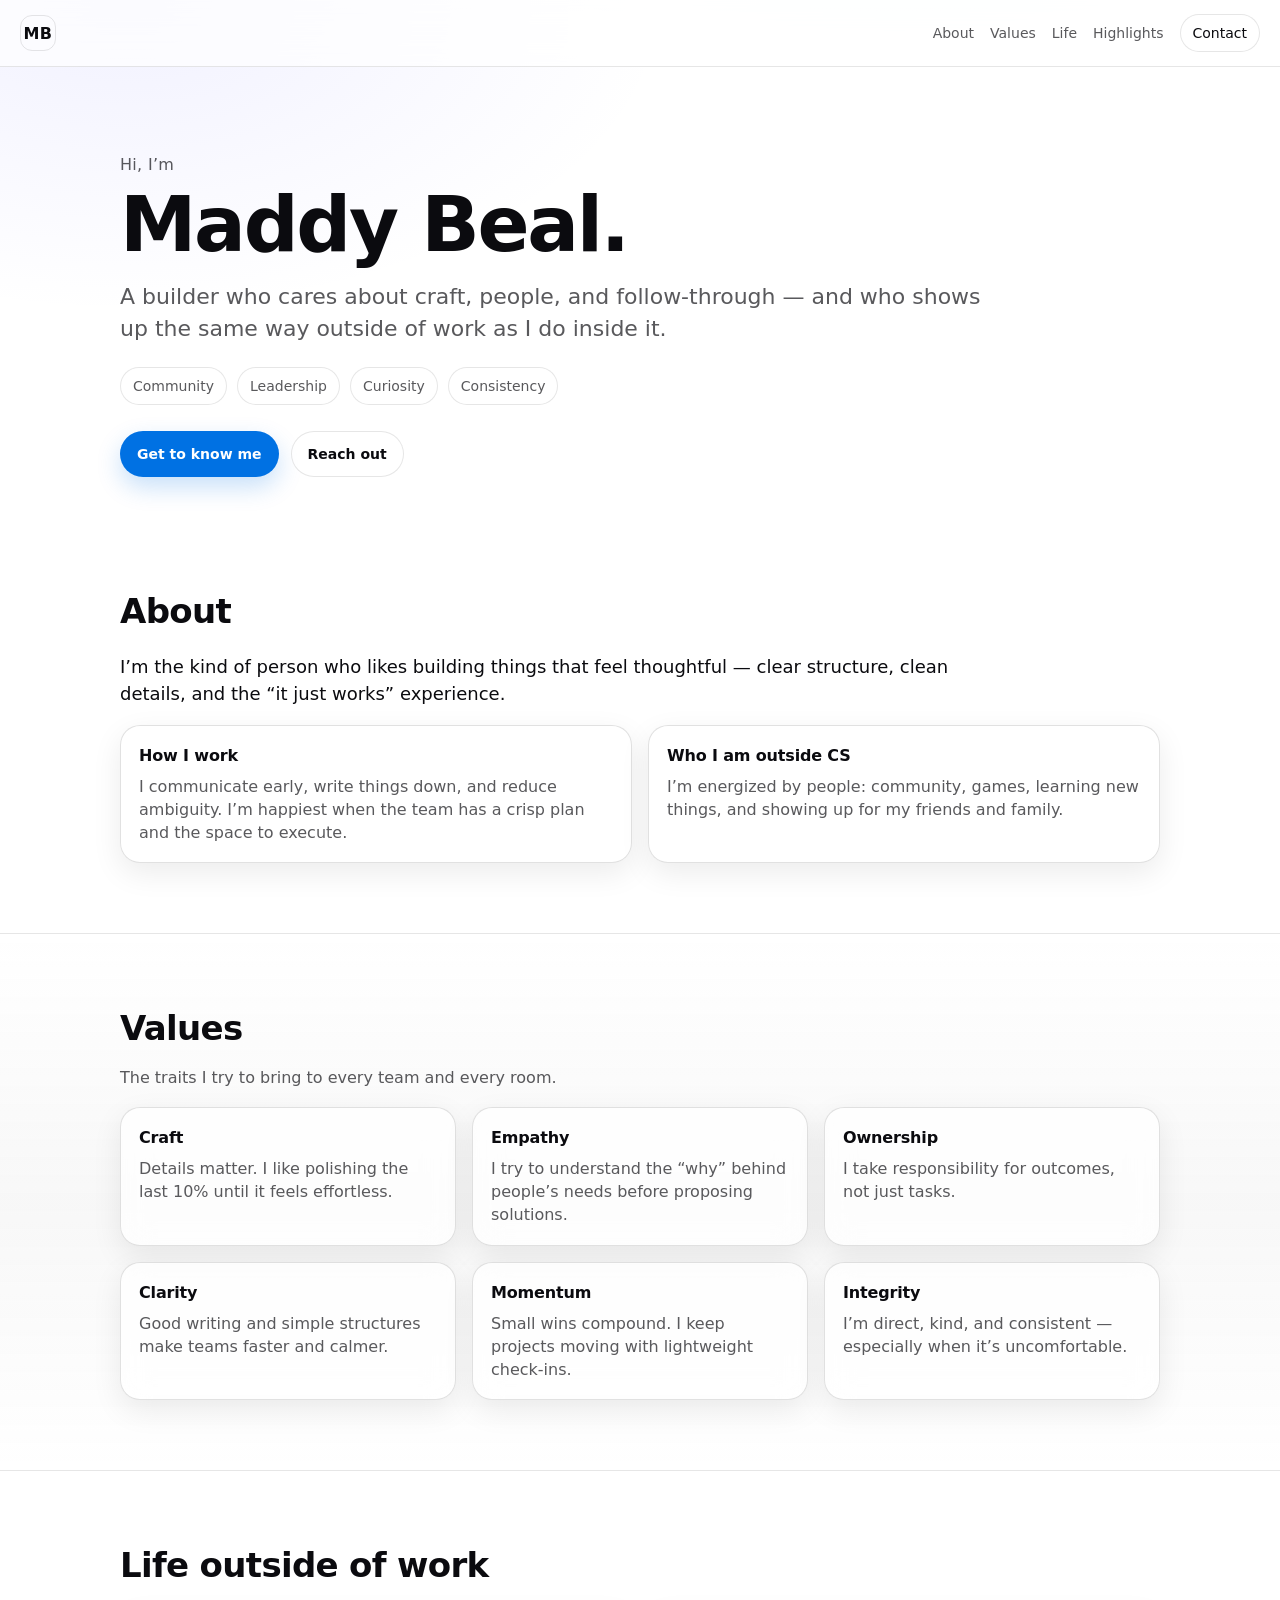
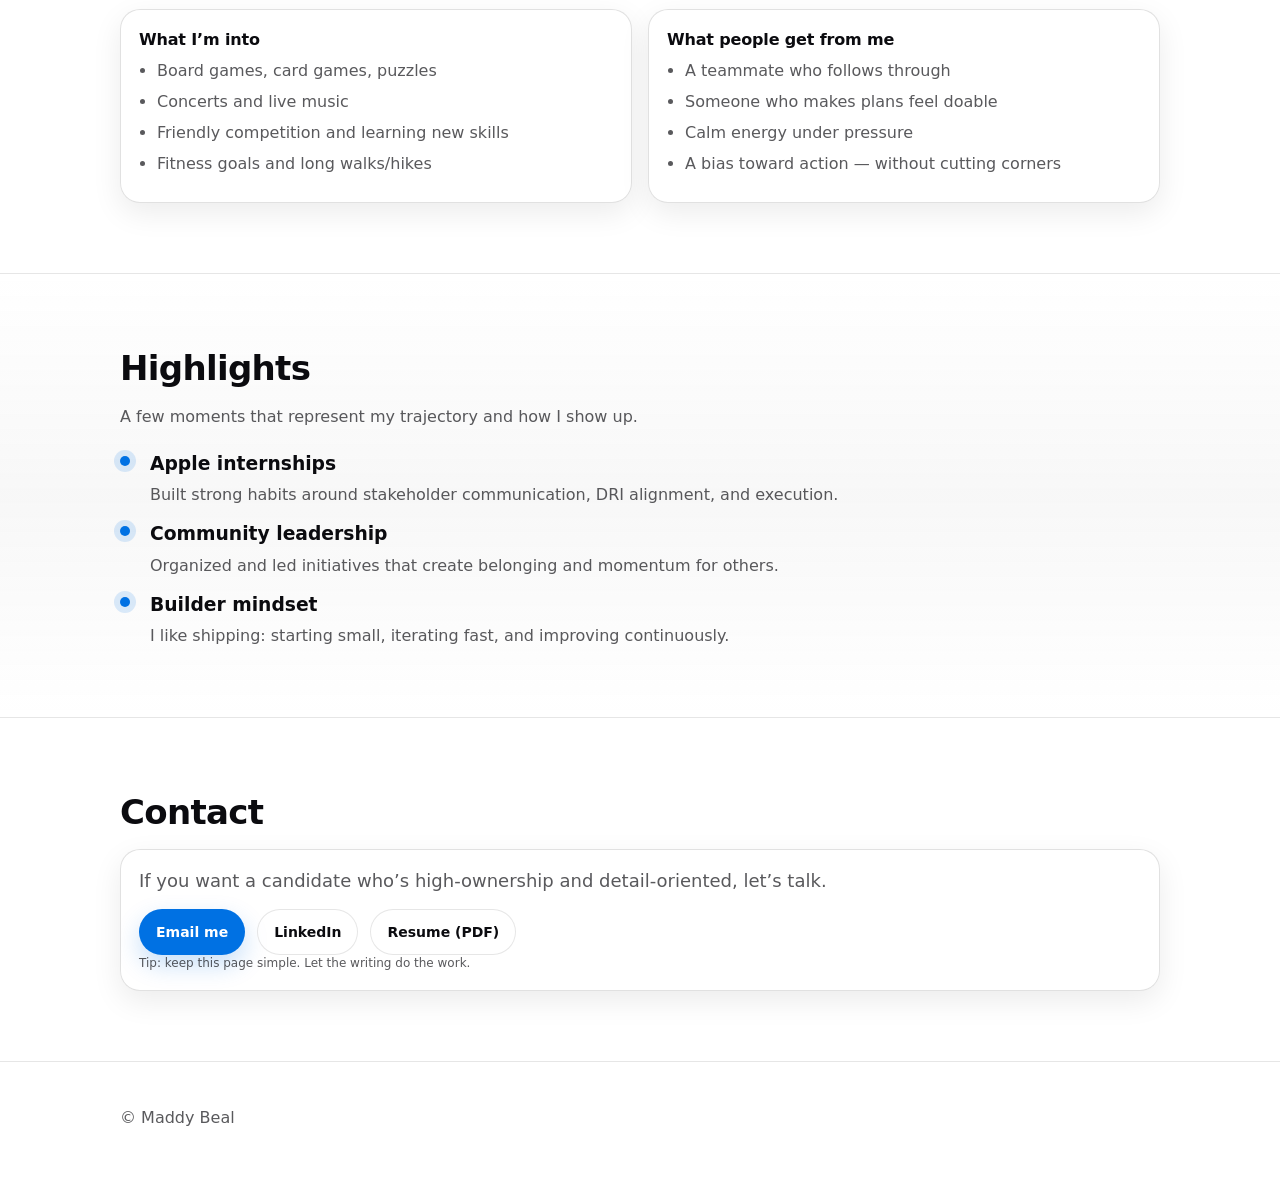
==== index.html @ e6de72b2 "Add files via upload" ====
<!doctype html>
<html lang="en">
<head>
  <meta charset="utf-8" />
  <meta name="viewport" content="width=device-width,initial-scale=1" />
  <title>Maddy Beal</title>
  <meta name="description" content="Maddy Beal — builder, teammate, and human outside of computer science." />
  <meta name="color-scheme" content="light dark" />
  <link rel="stylesheet" href="styles.css" />
</head>

<body>
  <header class="nav">
    <a class="brand" href="#top" aria-label="Home">MB</a>
    <nav class="links">
      <a href="#about">About</a>
      <a href="#values">Values</a>
      <a href="#life">Life</a>
      <a href="#highlights">Highlights</a>
      <a class="cta" href="#contact">Contact</a>
    </nav>
  </header>

  <main id="top">
    <section class="hero">
      <div class="container">
        <p class="eyebrow">Hi, I’m</p>
        <h1 class="headline">Maddy Beal.</h1>
        <p class="subhead">
          A builder who cares about craft, people, and follow-through —
          and who shows up the same way outside of work as I do inside it.
        </p>

        <div class="pillrow" role="list">
          <span class="pill" role="listitem">Community</span>
          <span class="pill" role="listitem">Leadership</span>
          <span class="pill" role="listitem">Curiosity</span>
          <span class="pill" role="listitem">Consistency</span>
        </div>

        <div class="actions">
          <a class="button primary" href="#about">Get to know me</a>
          <a class="button" href="#contact">Reach out</a>
        </div>
      </div>
    </section>

    <section id="about" class="section">
      <div class="container">
        <h2>About</h2>
        <p class="lead">
          I’m the kind of person who likes building things that feel thoughtful —
          clear structure, clean details, and the “it just works” experience.
        </p>
        <div class="grid two">
          <div class="card">
            <h3>How I work</h3>
            <p>
              I communicate early, write things down, and reduce ambiguity.
              I’m happiest when the team has a crisp plan and the space to execute.
            </p>
          </div>
          <div class="card">
            <h3>Who I am outside CS</h3>
            <p>
              I’m energized by people: community, games, learning new things,
              and showing up for my friends and family.
            </p>
          </div>
        </div>
      </div>
    </section>

    <section id="values" class="section alt">
      <div class="container">
        <h2>Values</h2>
        <p class="muted">The traits I try to bring to every team and every room.</p>

        <div class="grid three">
          <div class="card">
            <h3>Craft</h3>
            <p>Details matter. I like polishing the last 10% until it feels effortless.</p>
          </div>
          <div class="card">
            <h3>Empathy</h3>
            <p>I try to understand the “why” behind people’s needs before proposing solutions.</p>
          </div>
          <div class="card">
            <h3>Ownership</h3>
            <p>I take responsibility for outcomes, not just tasks.</p>
          </div>
          <div class="card">
            <h3>Clarity</h3>
            <p>Good writing and simple structures make teams faster and calmer.</p>
          </div>
          <div class="card">
            <h3>Momentum</h3>
            <p>Small wins compound. I keep projects moving with lightweight check-ins.</p>
          </div>
          <div class="card">
            <h3>Integrity</h3>
            <p>I’m direct, kind, and consistent — especially when it’s uncomfortable.</p>
          </div>
        </div>
      </div>
    </section>

    <section id="life" class="section">
      <div class="container">
        <h2>Life outside of work</h2>

        <div class="grid two">
          <div class="card">
            <h3>What I’m into</h3>
            <ul class="list">
              <li>Board games, card games, puzzles</li>
              <li>Concerts and live music</li>
              <li>Friendly competition and learning new skills</li>
              <li>Fitness goals and long walks/hikes</li>
            </ul>
          </div>

          <div class="card">
            <h3>What people get from me</h3>
            <ul class="list">
              <li>A teammate who follows through</li>
              <li>Someone who makes plans feel doable</li>
              <li>Calm energy under pressure</li>
              <li>A bias toward action — without cutting corners</li>
            </ul>
          </div>
        </div>
      </div>
    </section>

    <section id="highlights" class="section alt">
      <div class="container">
        <h2>Highlights</h2>
        <p class="muted">A few moments that represent my trajectory and how I show up.</p>

        <div class="timeline">
          <div class="titem">
            <div class="dot" aria-hidden="true"></div>
            <div class="tcontent">
              <h3>Apple internships</h3>
              <p>Built strong habits around stakeholder communication, DRI alignment, and execution.</p>
            </div>
          </div>

          <div class="titem">
            <div class="dot" aria-hidden="true"></div>
            <div class="tcontent">
              <h3>Community leadership</h3>
              <p>Organized and led initiatives that create belonging and momentum for others.</p>
            </div>
          </div>

          <div class="titem">
            <div class="dot" aria-hidden="true"></div>
            <div class="tcontent">
              <h3>Builder mindset</h3>
              <p>I like shipping: starting small, iterating fast, and improving continuously.</p>
            </div>
          </div>
        </div>
      </div>
    </section>

    <section id="contact" class="section">
      <div class="container">
        <h2>Contact</h2>
        <div class="card contact">
          <p class="lead">If you want a candidate who’s high-ownership and detail-oriented, let’s talk.</p>
          <div class="contactRow">
            <a class="button primary" href="mailto:your.email@example.com">Email me</a>
            <a class="button" href="https://www.linkedin.com/in/YOURHANDLE" target="_blank" rel="noreferrer">LinkedIn</a>
            <a class="button" href="resume.pdf" target="_blank" rel="noreferrer">Resume (PDF)</a>
          </div>
          <p class="fineprint">Tip: keep this page simple. Let the writing do the work.</p>
        </div>
      </div>
    </section>

    <footer class="footer">
      <div class="container">
        <p>© <span id="year"></span> Maddy Beal</p>
      </div>
    </footer>
  </main>

  <script src="script.js"></script>
</body>
</html>
---- styles.css ----
/* Apple-ish defaults: system font, big type, lots of space, subtle materials */
:root{
  --bg: #ffffff;
  --text: #0b0b0f;
  --muted: rgba(11,11,15,.68);
  --hairline: rgba(11,11,15,.10);
  --card: rgba(255,255,255,.72);
  --cardBorder: rgba(11,11,15,.12);
  --shadow: 0 10px 30px rgba(0,0,0,.08);
  --radius: 20px;
  --max: 1040px;
  --accent: #0071e3; /* Apple-ish blue */
}

@media (prefers-color-scheme: dark){
  :root{
    --bg: #000000;
    --text: #f5f5f7;
    --muted: rgba(245,245,247,.68);
    --hairline: rgba(245,245,247,.12);
    --card: rgba(20,20,22,.72);
    --cardBorder: rgba(245,245,247,.14);
    --shadow: 0 12px 34px rgba(0,0,0,.55);
    --accent: #0a84ff;
  }
}

*{box-sizing:border-box}
html{scroll-behavior:smooth}
body{
  margin:0;
  background:
    radial-gradient(1200px 600px at 70% -10%, rgba(0,113,227,.12), transparent 55%),
    radial-gradient(900px 520px at 10% 0%, rgba(120,120,255,.10), transparent 60%),
    var(--bg);
  color:var(--text);
  font-family: -apple-system, BlinkMacSystemFont, "SF Pro Display", "SF Pro Text", system-ui, Segoe UI, Roboto, Helvetica, Arial, sans-serif;
  line-height:1.45;
}

a{color:inherit; text-decoration:none}
a:hover{opacity:.92}

.container{
  width:min(var(--max), calc(100% - 40px));
  margin:0 auto;
}

.nav{
  position:sticky; top:0; z-index:50;
  backdrop-filter: saturate(160%) blur(18px);
  -webkit-backdrop-filter: saturate(160%) blur(18px);
  background: rgba(255,255,255,.70);
  border-bottom: 1px solid var(--hairline);
  display:flex; align-items:center; justify-content:space-between;
  padding:14px 20px;
}
@media (prefers-color-scheme: dark){
  .nav{ background: rgba(0,0,0,.62); }
}

.brand{
  width:36px; height:36px;
  border-radius:12px;
  display:grid; place-items:center;
  border:1px solid var(--hairline);
  font-weight:600;
  letter-spacing:.02em;
}

.links{display:flex; gap:16px; align-items:center}
.links a{font-size:14px; color:var(--muted)}
.links a:hover{color:var(--text)}

.cta{
  padding:8px 12px;
  border:1px solid var(--hairline);
  border-radius:999px;
  color:var(--text) !important;
  background: rgba(255,255,255,.55);
}
@media (prefers-color-scheme: dark){
  .cta{ background: rgba(20,20,22,.55); }
}

.hero{
  padding:86px 0 40px;
}
.eyebrow{
  margin:0 0 10px;
  color:var(--muted);
  font-weight:500;
  letter-spacing:.02em;
}
.headline{
  margin:0;
  font-size: clamp(44px, 6vw, 84px);
  letter-spacing: -0.03em;
  line-height:1.02;
}
.subhead{
  margin:16px 0 0;
  font-size: clamp(18px, 2vw, 22px);
  color:var(--muted);
  max-width: 62ch;
}

.pillrow{
  display:flex; flex-wrap:wrap; gap:10px;
  margin:22px 0 0;
}
.pill{
  border:1px solid var(--hairline);
  border-radius:999px;
  padding:8px 12px;
  font-size:14px;
  color:var(--muted);
  background: rgba(255,255,255,.55);
}
@media (prefers-color-scheme: dark){
  .pill{ background: rgba(20,20,22,.55); }
}

.actions{display:flex; gap:12px; margin-top:26px; flex-wrap:wrap}

.button{
  display:inline-flex; align-items:center; justify-content:center;
  padding:12px 16px;
  border-radius:999px;
  border:1px solid var(--hairline);
  background: rgba(255,255,255,.60);
  font-weight:600;
  font-size:14px;
}
@media (prefers-color-scheme: dark){
  .button{ background: rgba(20,20,22,.60); }
}
.button.primary{
  background: var(--accent);
  border-color: transparent;
  color: white;
  box-shadow: 0 10px 24px rgba(0,113,227,.22);
}

.section{padding:70px 0}
.section.alt{
  background: linear-gradient(to bottom, transparent, rgba(127,127,127,.06), transparent);
  border-top: 1px solid var(--hairline);
  border-bottom: 1px solid var(--hairline);
}

h2{
  margin:0 0 12px;
  font-size: clamp(26px, 3vw, 34px);
  letter-spacing:-0.02em;
}
.lead{font-size:18px; max-width:75ch}
.muted{color:var(--muted); margin-top:0}

.grid{display:grid; gap:16px; margin-top:18px}
.grid.two{grid-template-columns: repeat(2, minmax(0,1fr))}
.grid.three{grid-template-columns: repeat(3, minmax(0,1fr))}
@media (max-width: 860px){
  .grid.two, .grid.three{grid-template-columns:1fr}
  .links{gap:12px}
}

.card{
  border-radius: var(--radius);
  border: 1px solid var(--cardBorder);
  background: var(--card);
  box-shadow: var(--shadow);
  padding:18px 18px;
  backdrop-filter: saturate(150%) blur(14px);
  -webkit-backdrop-filter: saturate(150%) blur(14px);
}

.card h3{
  margin:0 0 8px;
  font-size:16px;
  letter-spacing:-0.01em;
}
.card p{margin:0; color:var(--muted)}

.list{
  margin:0; padding-left:18px; color:var(--muted);
}
.list li{margin:8px 0}

.timeline{margin-top:22px; display:grid; gap:14px}
.titem{display:grid; grid-template-columns: 16px 1fr; gap:14px; align-items:flex-start}
.dot{
  margin-top:6px;
  width:10px; height:10px;
  border-radius:999px;
  background: var(--accent);
  box-shadow: 0 0 0 6px rgba(0,113,227,.14);
}
@media (prefers-color-scheme: dark){
  .dot{ box-shadow: 0 0 0 6px rgba(10,132,255,.16); }
}
.tcontent h3{margin:0 0 6px}
.tcontent p{margin:0; color:var(--muted)}

.contact .contactRow{display:flex; gap:12px; flex-wrap:wrap; margin-top:14px}
.fineprint{margin-top:14px; color:var(--muted); font-size:12px}

.footer{
  padding:28px 0 44px;
  color:var(--muted);
  border-top:1px solid var(--hairline);
}
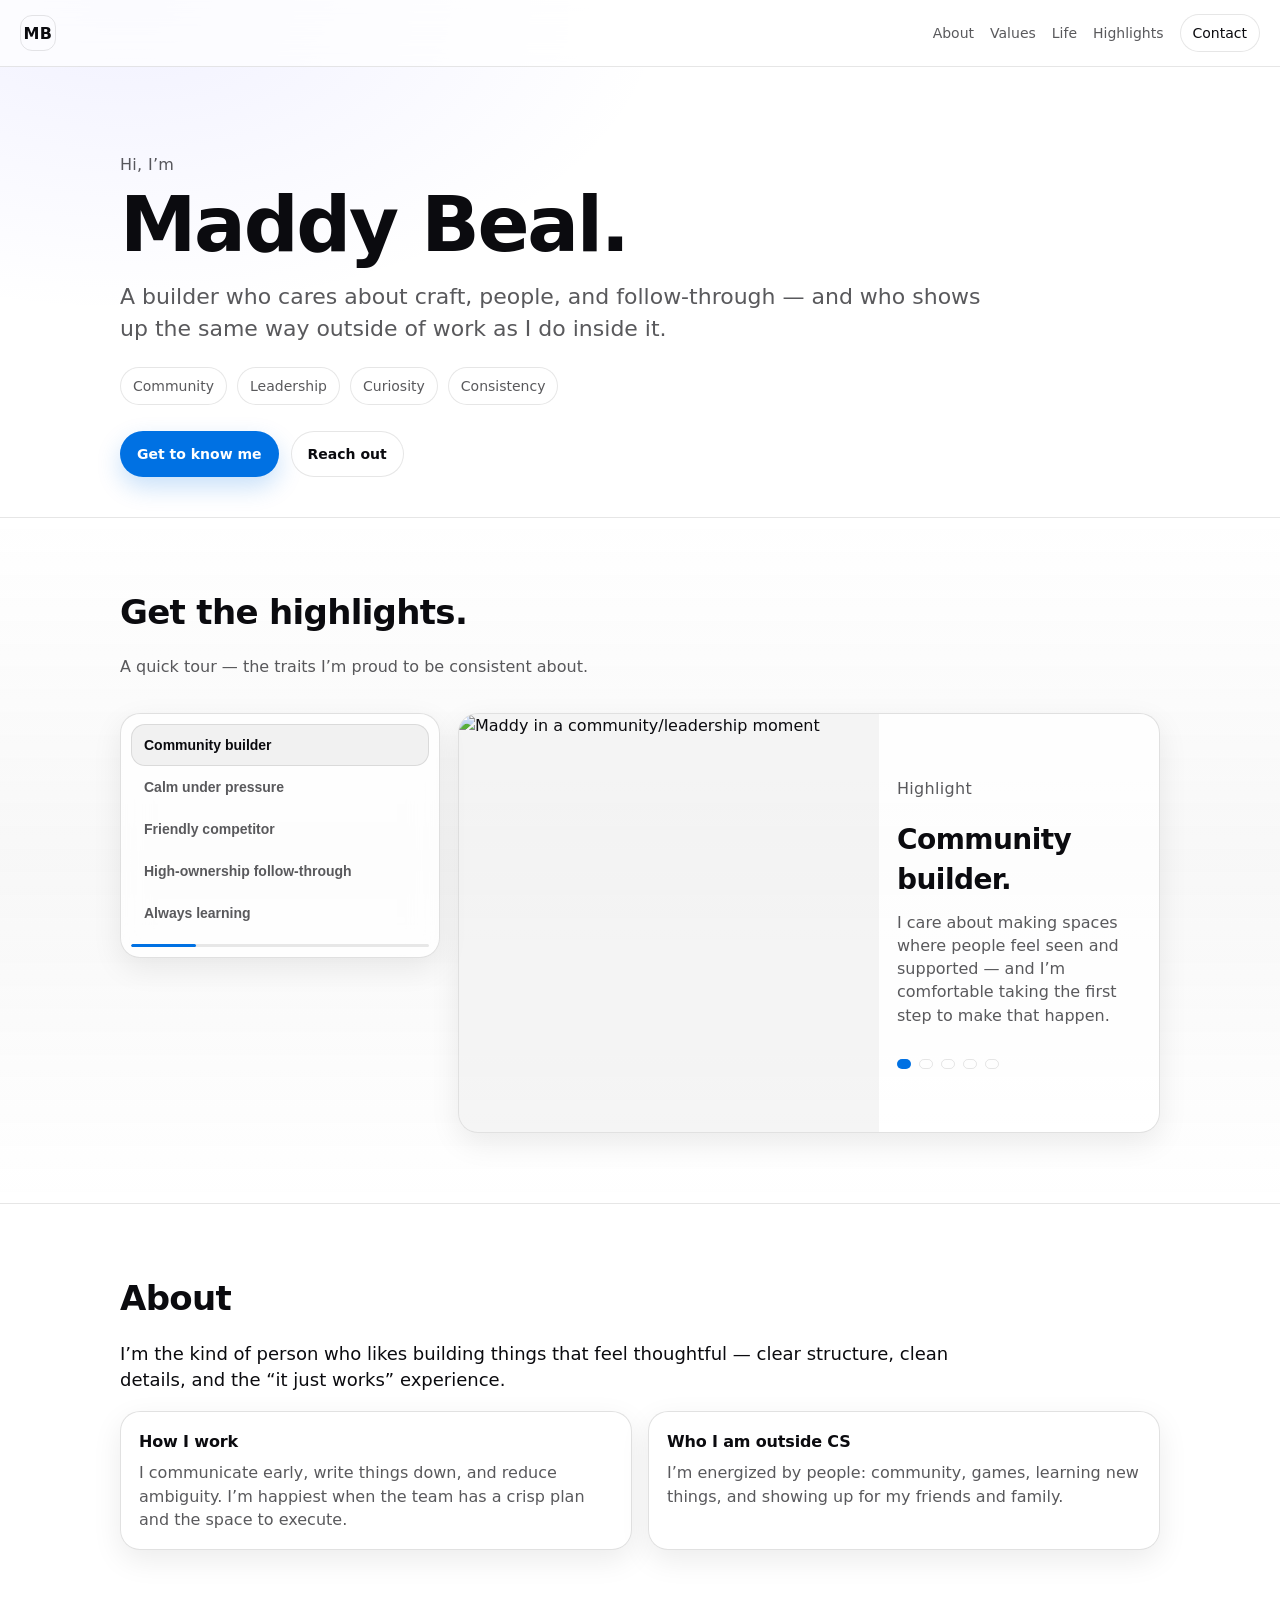
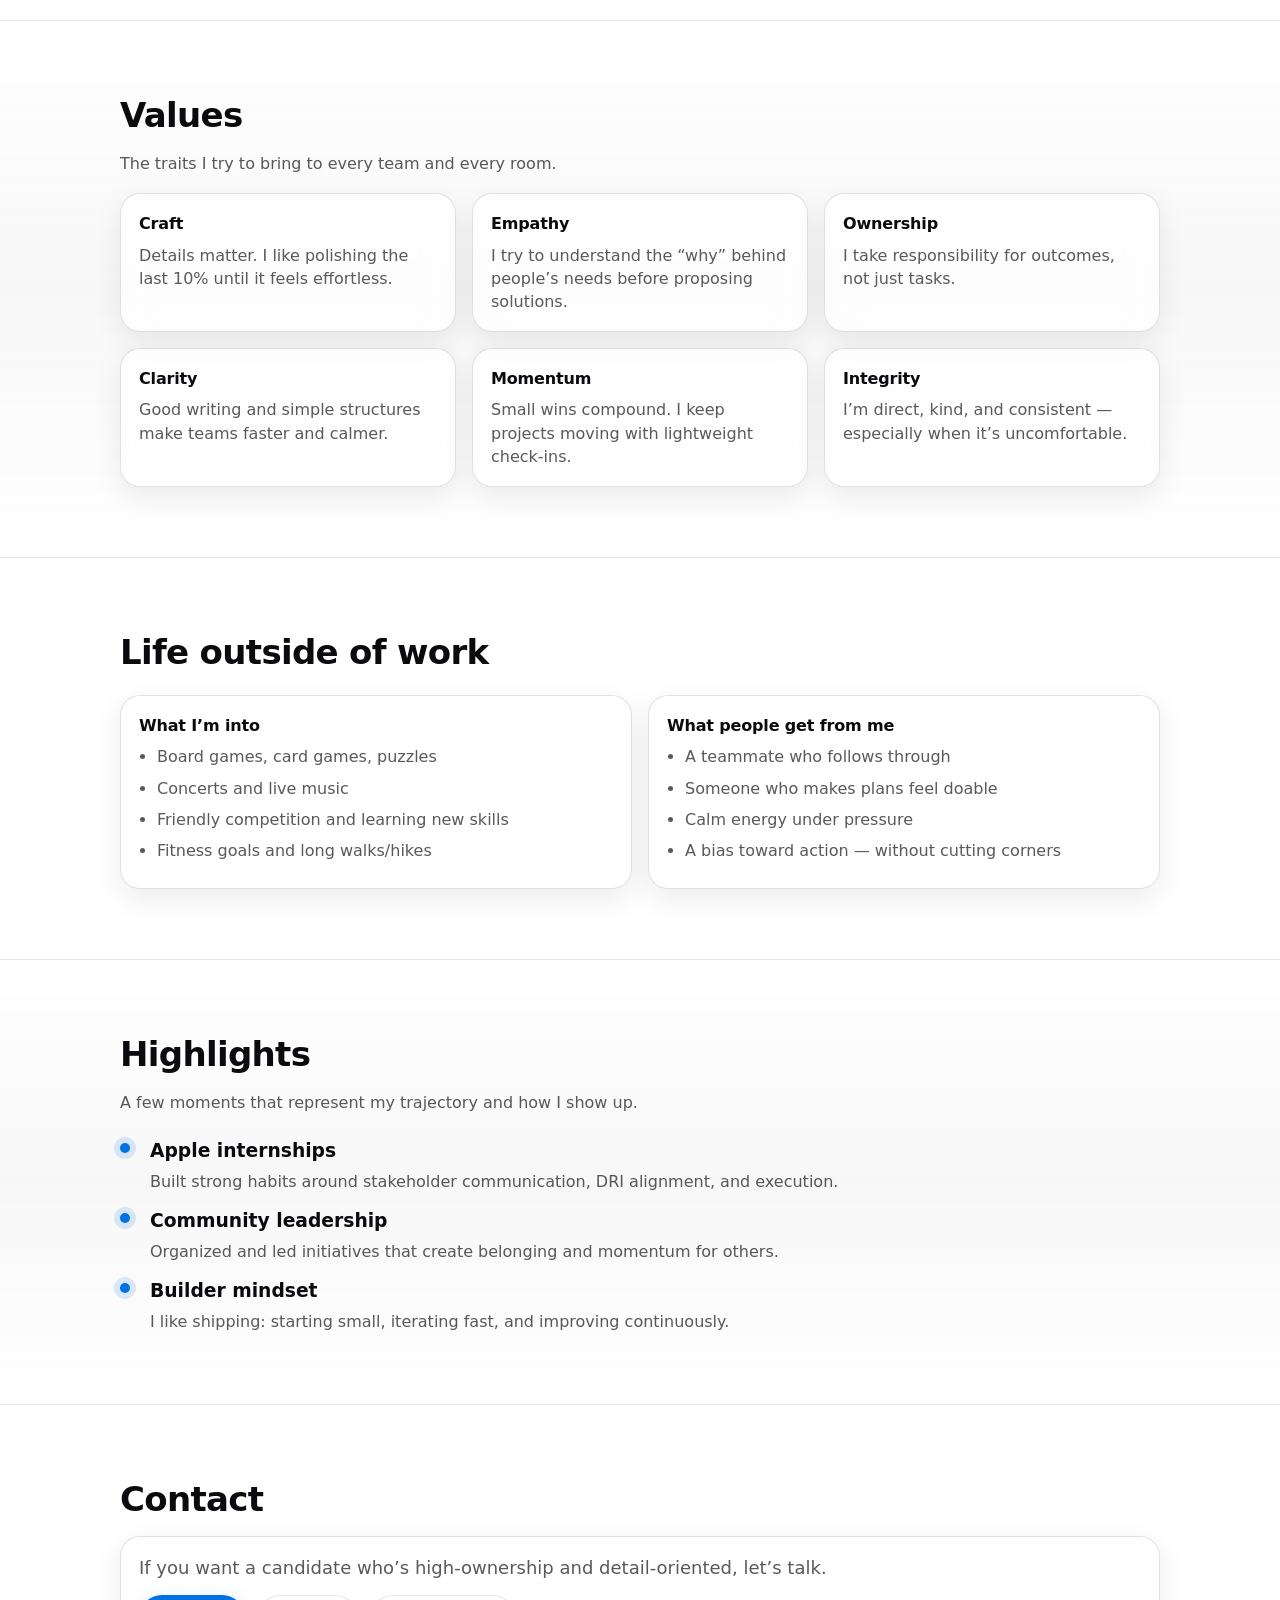
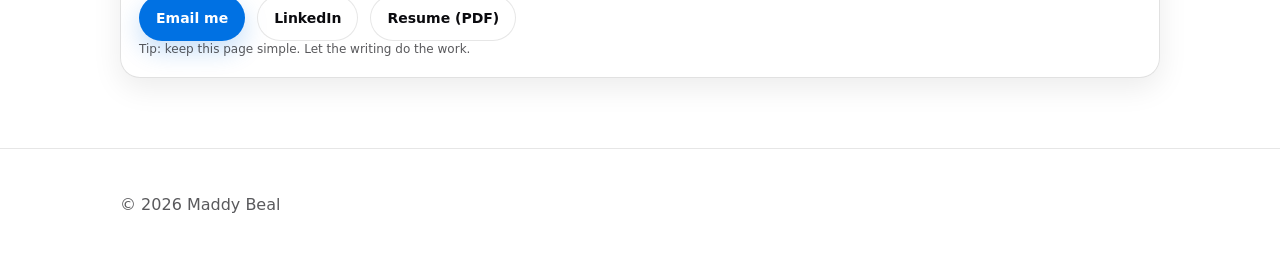
==== commit b21eb330: "Add files via upload" ====
--- a/index.html
+++ b/index.html
@@ -45,6 +45,60 @@
       </div>
     </section>
 
+    <section id="highlights" class="section alt">
+        <div class="container">
+            <div class="sectionHeader">
+            <h2>Get the highlights.</h2>
+            <p class="muted">A quick tour — the traits I’m proud to be consistent about.</p>
+            </div>
+
+            <div class="highlights">
+            <div class="highlightsNav" role="tablist" aria-label="Highlights">
+                <button class="hTab isActive" role="tab" aria-selected="true" aria-controls="hPanel" data-index="0">
+                Community builder
+                </button>
+                <button class="hTab" role="tab" aria-selected="false" aria-controls="hPanel" data-index="1">
+                Calm under pressure
+                </button>
+                <button class="hTab" role="tab" aria-selected="false" aria-controls="hPanel" data-index="2">
+                Friendly competitor
+                </button>
+                <button class="hTab" role="tab" aria-selected="false" aria-controls="hPanel" data-index="3">
+                High-ownership follow-through
+                </button>
+                <button class="hTab" role="tab" aria-selected="false" aria-controls="hPanel" data-index="4">
+                Always learning
+                </button>
+
+                <div class="hProgress" aria-hidden="true">
+                <div class="hProgressBar" id="hProgressBar"></div>
+                </div>
+            </div>
+
+            <div id="hPanel" class="highlightsPanel" role="tabpanel">
+                <div class="hMedia">
+                <img id="hImg" src="assets/highlight-1.jpg" alt="Maddy volunteering / community moment" />
+                </div>
+                <div class="hCopy">
+                <p class="eyebrow" id="hEyebrow">Highlight</p>
+                <h3 id="hTitle">Community builder.</h3>
+                <p id="hText" class="muted">
+                    I care about making spaces where people feel seen and supported — and I’m comfortable taking the first step to make that happen.
+                </p>
+
+                <div class="hDots" role="list" aria-label="Highlight navigation">
+                    <button class="hDot isActive" aria-label="Go to highlight 1" data-index="0"></button>
+                    <button class="hDot" aria-label="Go to highlight 2" data-index="1"></button>
+                    <button class="hDot" aria-label="Go to highlight 3" data-index="2"></button>
+                    <button class="hDot" aria-label="Go to highlight 4" data-index="3"></button>
+                    <button class="hDot" aria-label="Go to highlight 5" data-index="4"></button>
+                </div>
+                </div>
+            </div>
+            </div>
+        </div>
+        </section>
+
     <section id="about" class="section">
       <div class="container">
         <h2>About</h2>
--- a/styles.css
+++ b/styles.css
@@ -209,4 +209,114 @@
   padding:28px 0 44px;
   color:var(--muted);
   border-top:1px solid var(--hairline);
+}
+
+.sectionHeader { display:flex; flex-direction:column; gap:6px; }
+
+.highlights{
+  margin-top: 18px;
+  display:grid;
+  grid-template-columns: 320px 1fr;
+  gap: 18px;
+  align-items: stretch;
+}
+
+.highlightsNav{
+  border-radius: var(--radius);
+  border: 1px solid var(--cardBorder);
+  background: var(--card);
+  box-shadow: var(--shadow);
+  padding: 10px;
+  backdrop-filter: saturate(150%) blur(14px);
+  -webkit-backdrop-filter: saturate(150%) blur(14px);
+  position: sticky;
+  top: 76px; /* sits nicely under your sticky nav */
+  height: fit-content;
+}
+
+.hTab{
+  width:100%;
+  text-align:left;
+  padding: 12px 12px;
+  border-radius: 14px;
+  border: 1px solid transparent;
+  background: transparent;
+  color: var(--muted);
+  font-weight: 600;
+  font-size: 14px;
+  cursor: pointer;
+}
+.hTab:hover{ color: var(--text); background: rgba(127,127,127,.08); }
+.hTab.isActive{
+  color: var(--text);
+  background: rgba(127,127,127,.10);
+  border-color: var(--hairline);
+}
+
+.hProgress{
+  margin-top: 10px;
+  height: 3px;
+  border-radius: 999px;
+  background: rgba(127,127,127,.18);
+  overflow:hidden;
+}
+.hProgressBar{
+  height:100%;
+  width:0%;
+  background: var(--accent);
+  border-radius: 999px;
+  transition: width 0.15s linear;
+}
+
+.highlightsPanel{
+  border-radius: var(--radius);
+  border: 1px solid var(--cardBorder);
+  background: var(--card);
+  box-shadow: var(--shadow);
+  overflow:hidden;
+  display:grid;
+  grid-template-columns: 1.2fr .8fr;
+  min-height: 420px;
+}
+
+.hMedia{ background: rgba(127,127,127,.08); }
+.hMedia img{
+  width:100%;
+  height:100%;
+  object-fit: cover;
+  display:block;
+}
+
+.hCopy{
+  padding: 18px;
+  display:flex;
+  flex-direction:column;
+  gap: 10px;
+  justify-content:center;
+}
+
+.hCopy h3{
+  margin: 0;
+  font-size: clamp(20px, 2.2vw, 28px);
+  letter-spacing: -0.02em;
+}
+
+.hDots{ display:flex; gap:8px; margin-top: 6px; }
+.hDot{
+  width: 10px; height: 10px;
+  border-radius: 999px;
+  border: 1px solid var(--hairline);
+  background: transparent;
+  cursor:pointer;
+}
+.hDot.isActive{
+  background: var(--accent);
+  border-color: transparent;
+}
+
+@media (max-width: 920px){
+  .highlights{ grid-template-columns: 1fr; }
+  .highlightsNav{ position: relative; top: 0; }
+  .highlightsPanel{ grid-template-columns: 1fr; }
+  .hMedia{ height: 320px; }
 }
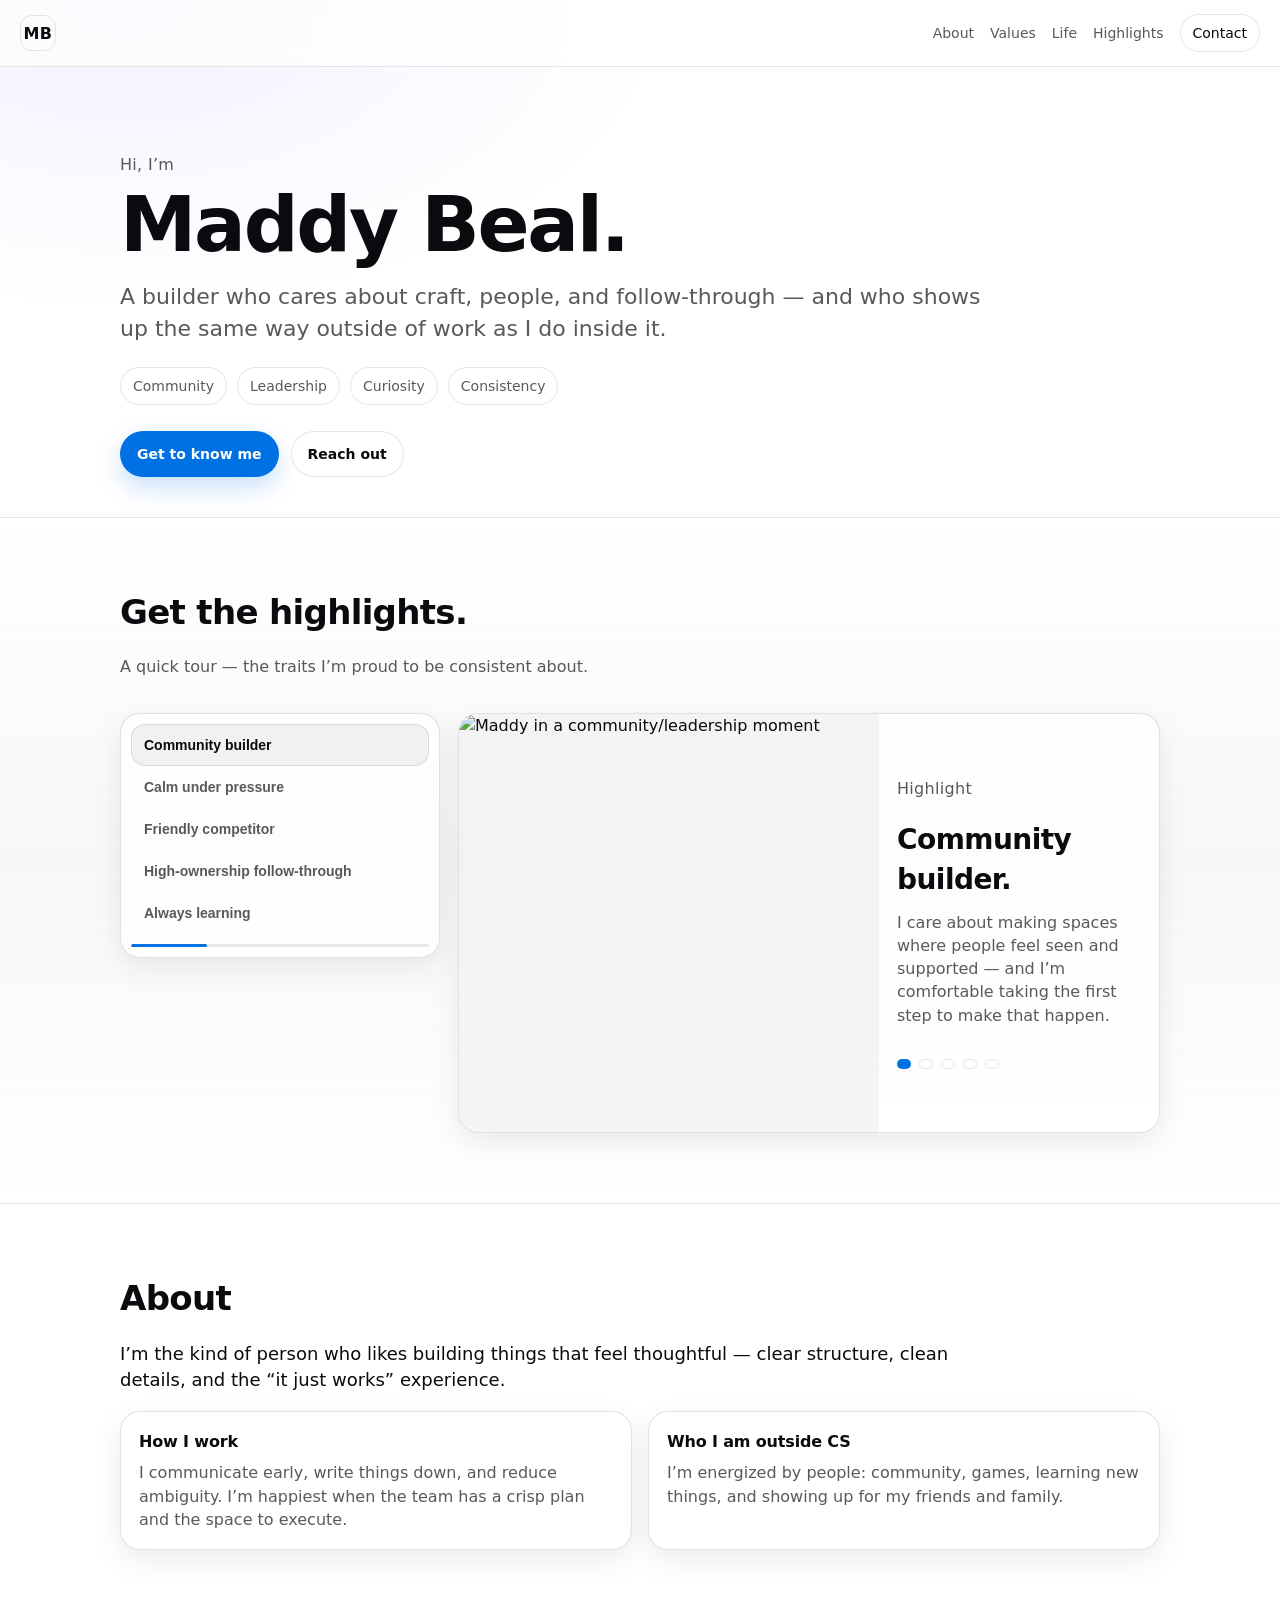
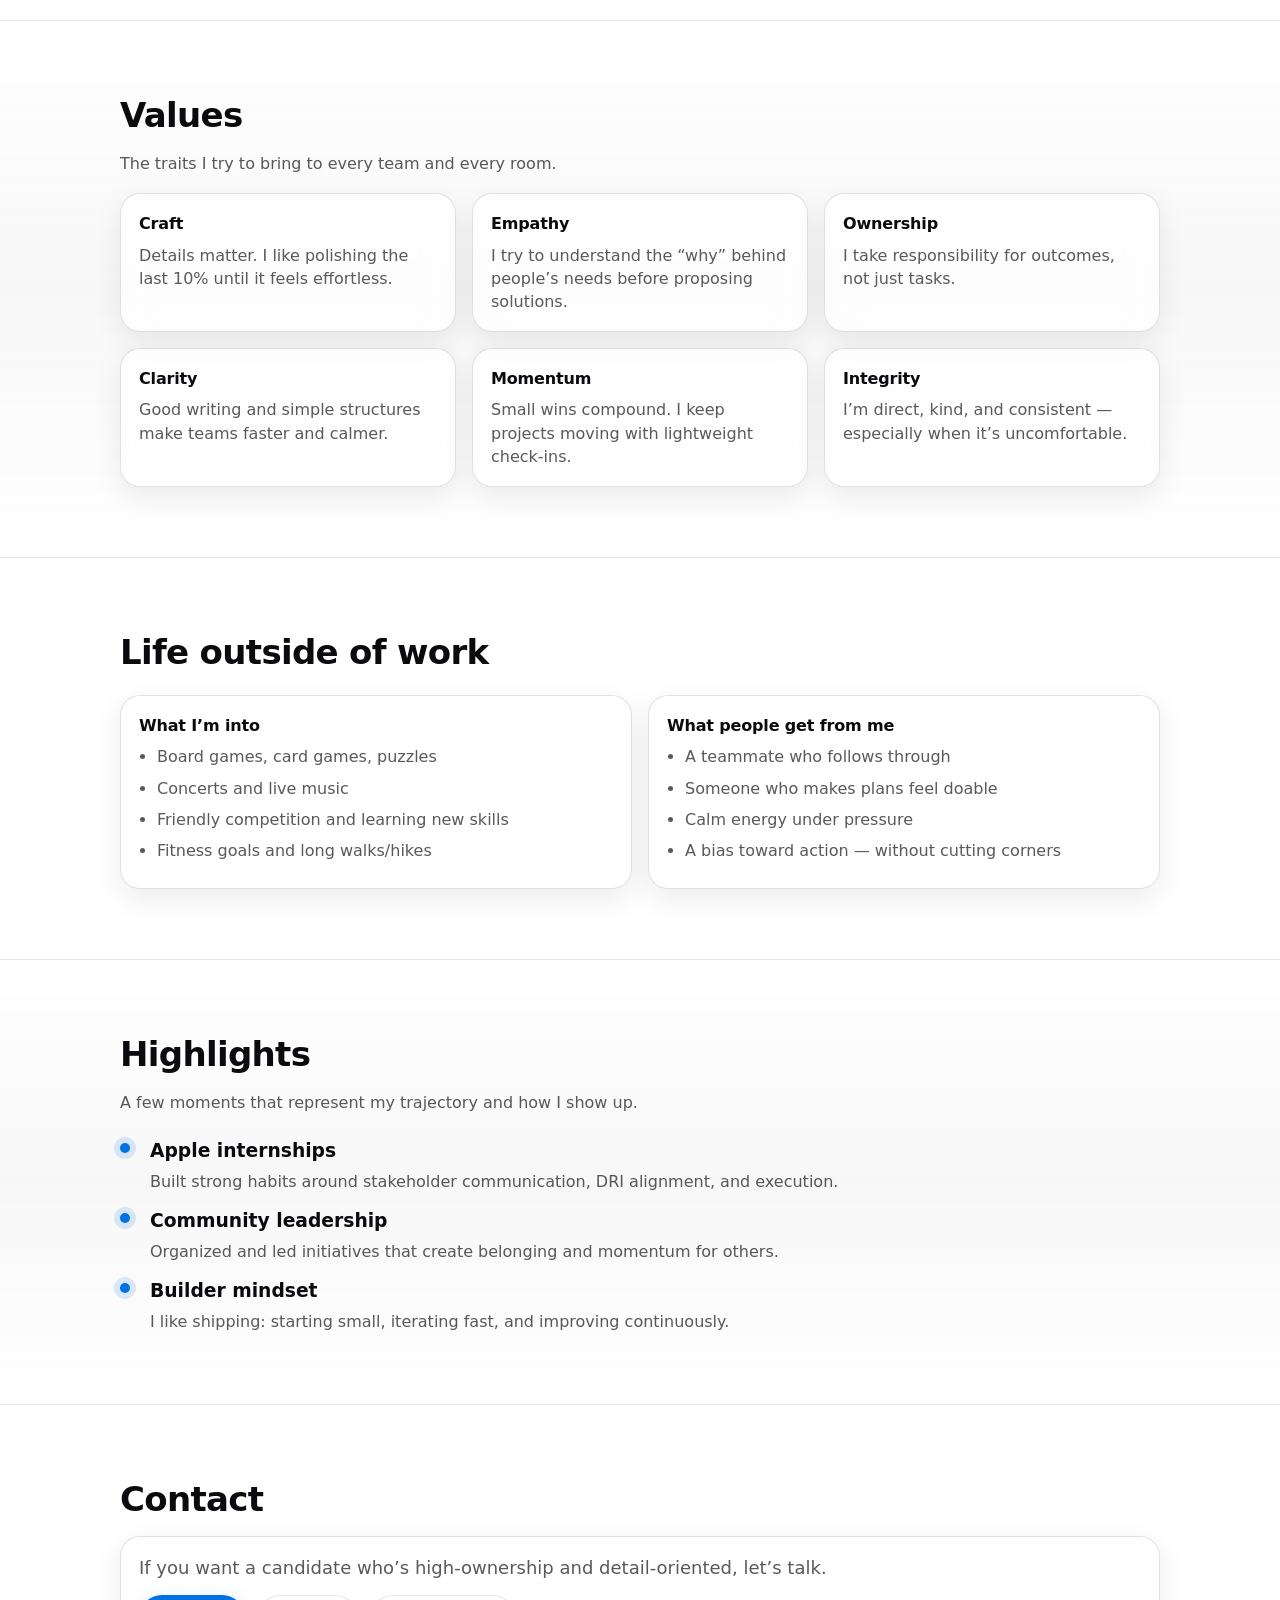
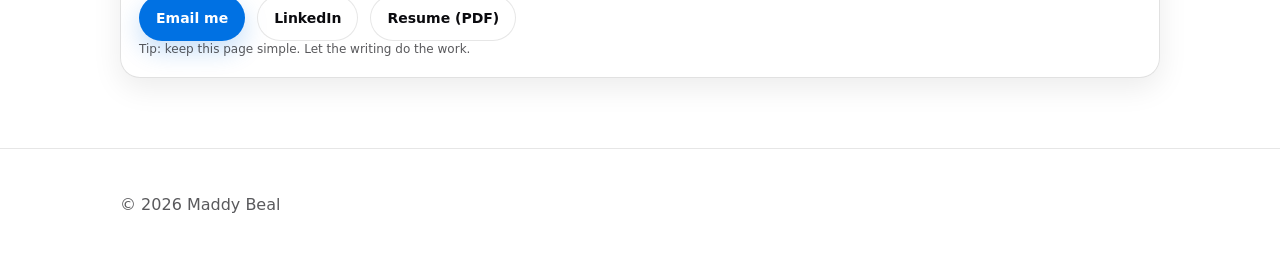
==== commit cea526ba: "Add files via upload" ====
--- a/index.html
+++ b/index.html
@@ -77,7 +77,7 @@
 
             <div id="hPanel" class="highlightsPanel" role="tabpanel">
                 <div class="hMedia">
-                <img id="hImg" src="assets/highlight-1.jpg" alt="Maddy volunteering / community moment" />
+                <img id="hImg" src="assets/highlight-1.jpeg" alt="Maddy volunteering / community moment" />
                 </div>
                 <div class="hCopy">
                 <p class="eyebrow" id="hEyebrow">Highlight</p>
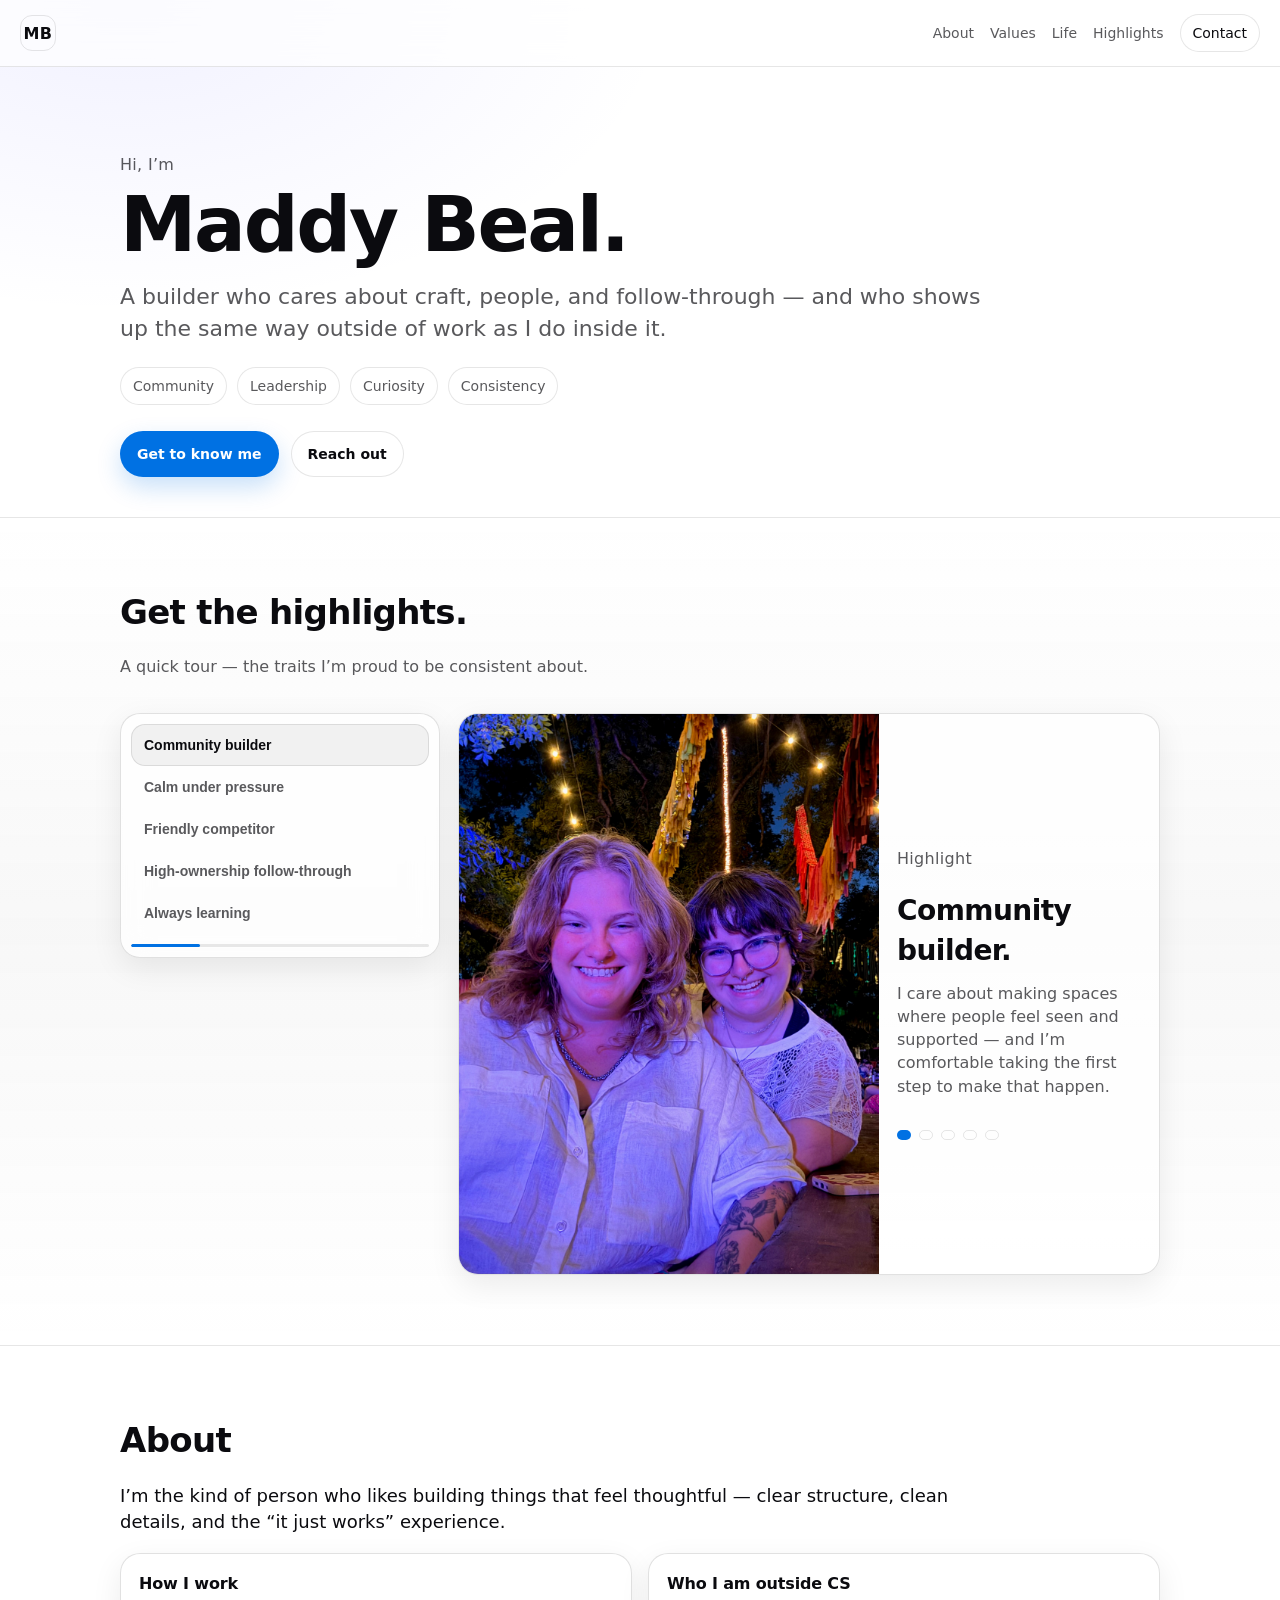
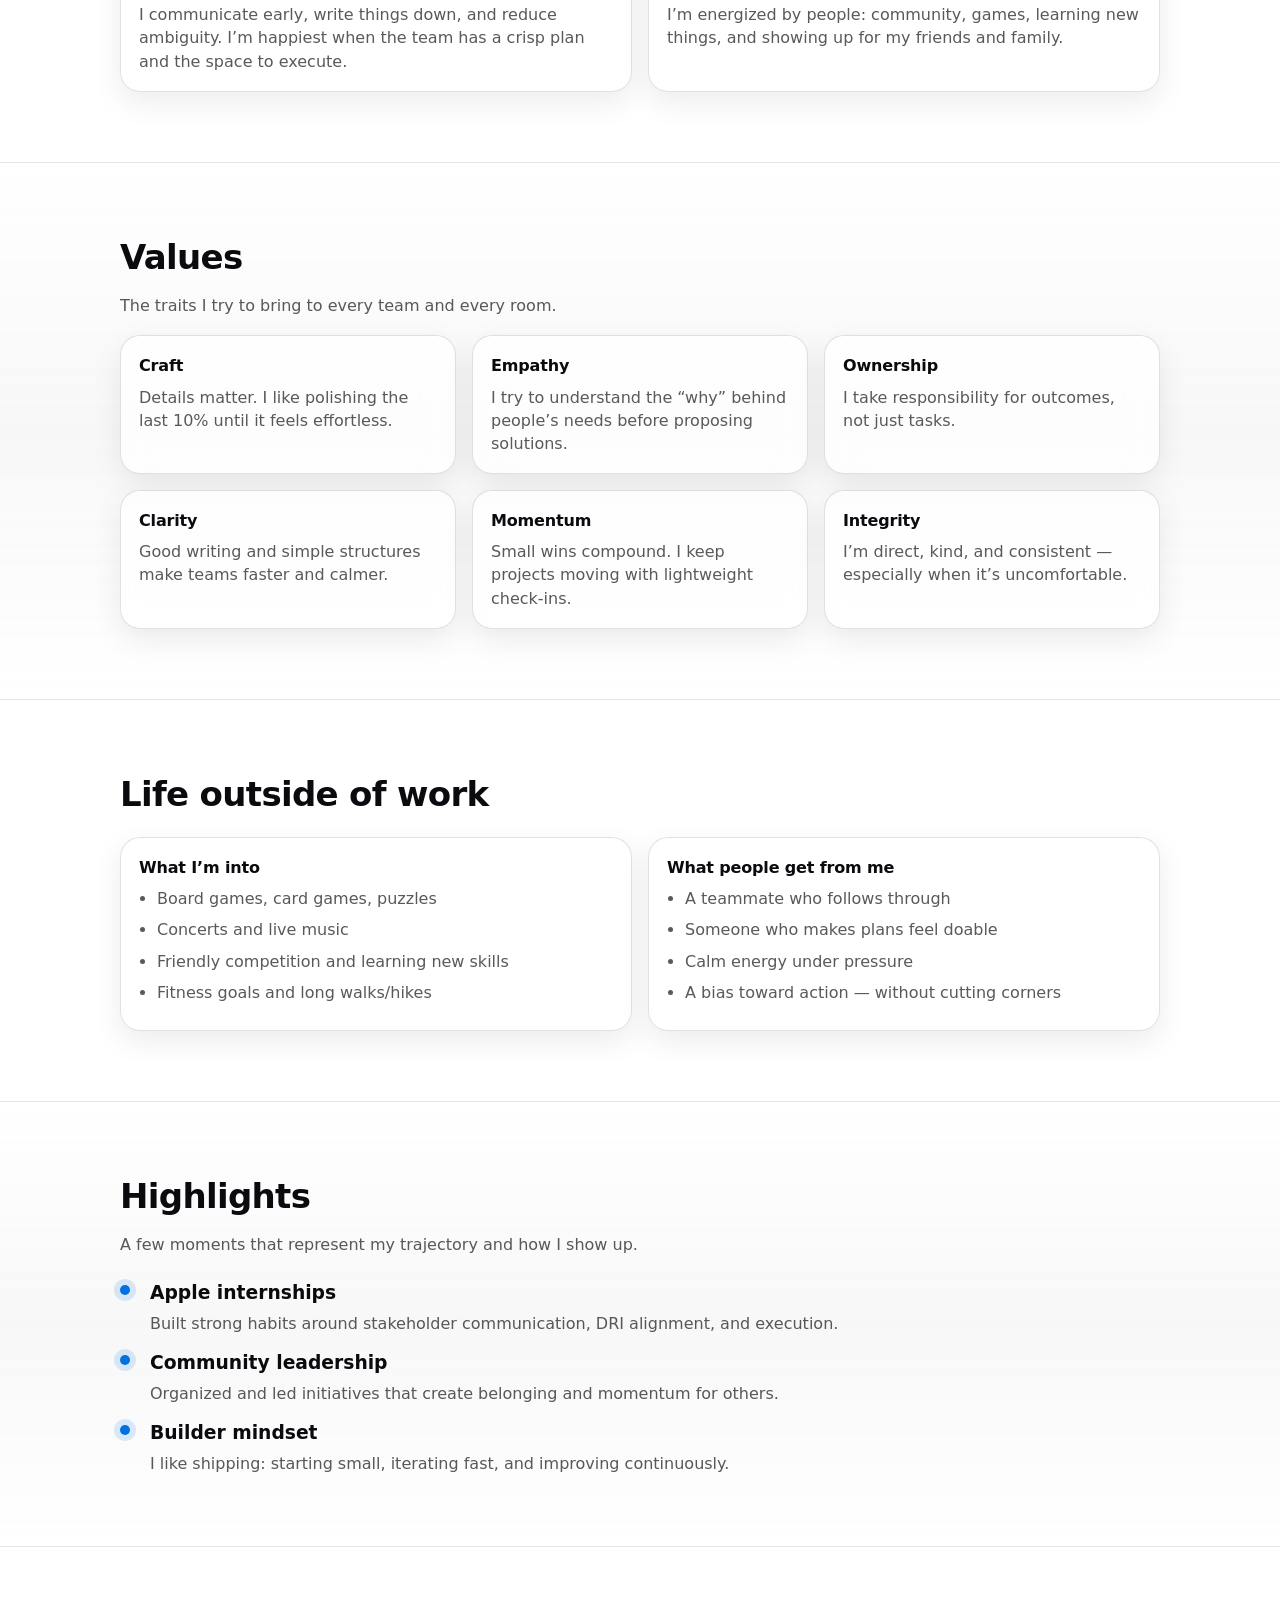
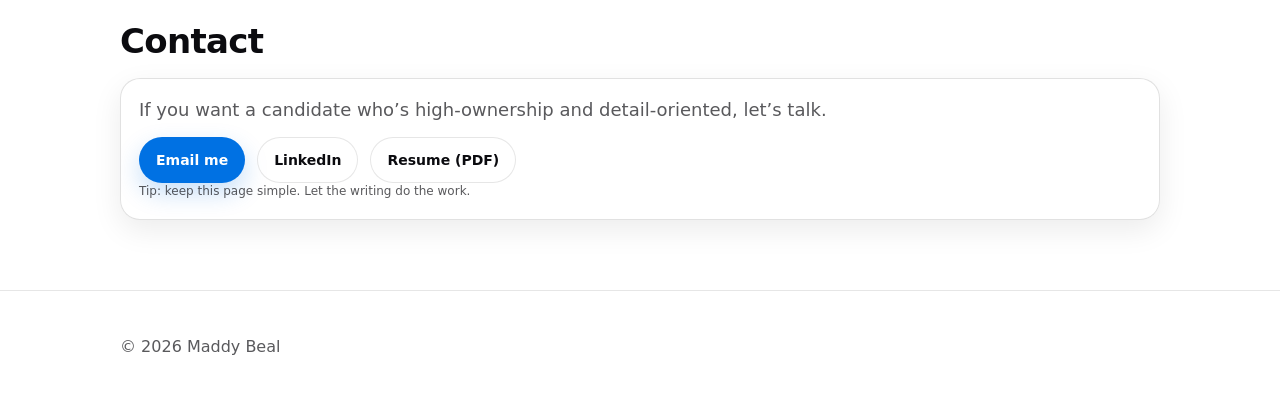
==== commit 1a4f59f2: "Add files via upload" ====
--- a/index.html
+++ b/index.html
@@ -16,7 +16,7 @@
       <a href="#about">About</a>
       <a href="#values">Values</a>
       <a href="#life">Life</a>
-      <a href="#highlights">Highlights</a>
+      <a href="#tour">Highlights</a>
       <a class="cta" href="#contact">Contact</a>
     </nav>
   </header>
@@ -45,7 +45,7 @@
       </div>
     </section>
 
-    <section id="highlights" class="section alt">
+    <section id="timeline" class="section alt">
         <div class="container">
             <div class="sectionHeader">
             <h2>Get the highlights.</h2>
@@ -187,7 +187,7 @@
       </div>
     </section>
 
-    <section id="highlights" class="section alt">
+    <section id="tour" class="section alt">
       <div class="container">
         <h2>Highlights</h2>
         <p class="muted">A few moments that represent my trajectory and how I show up.</p>
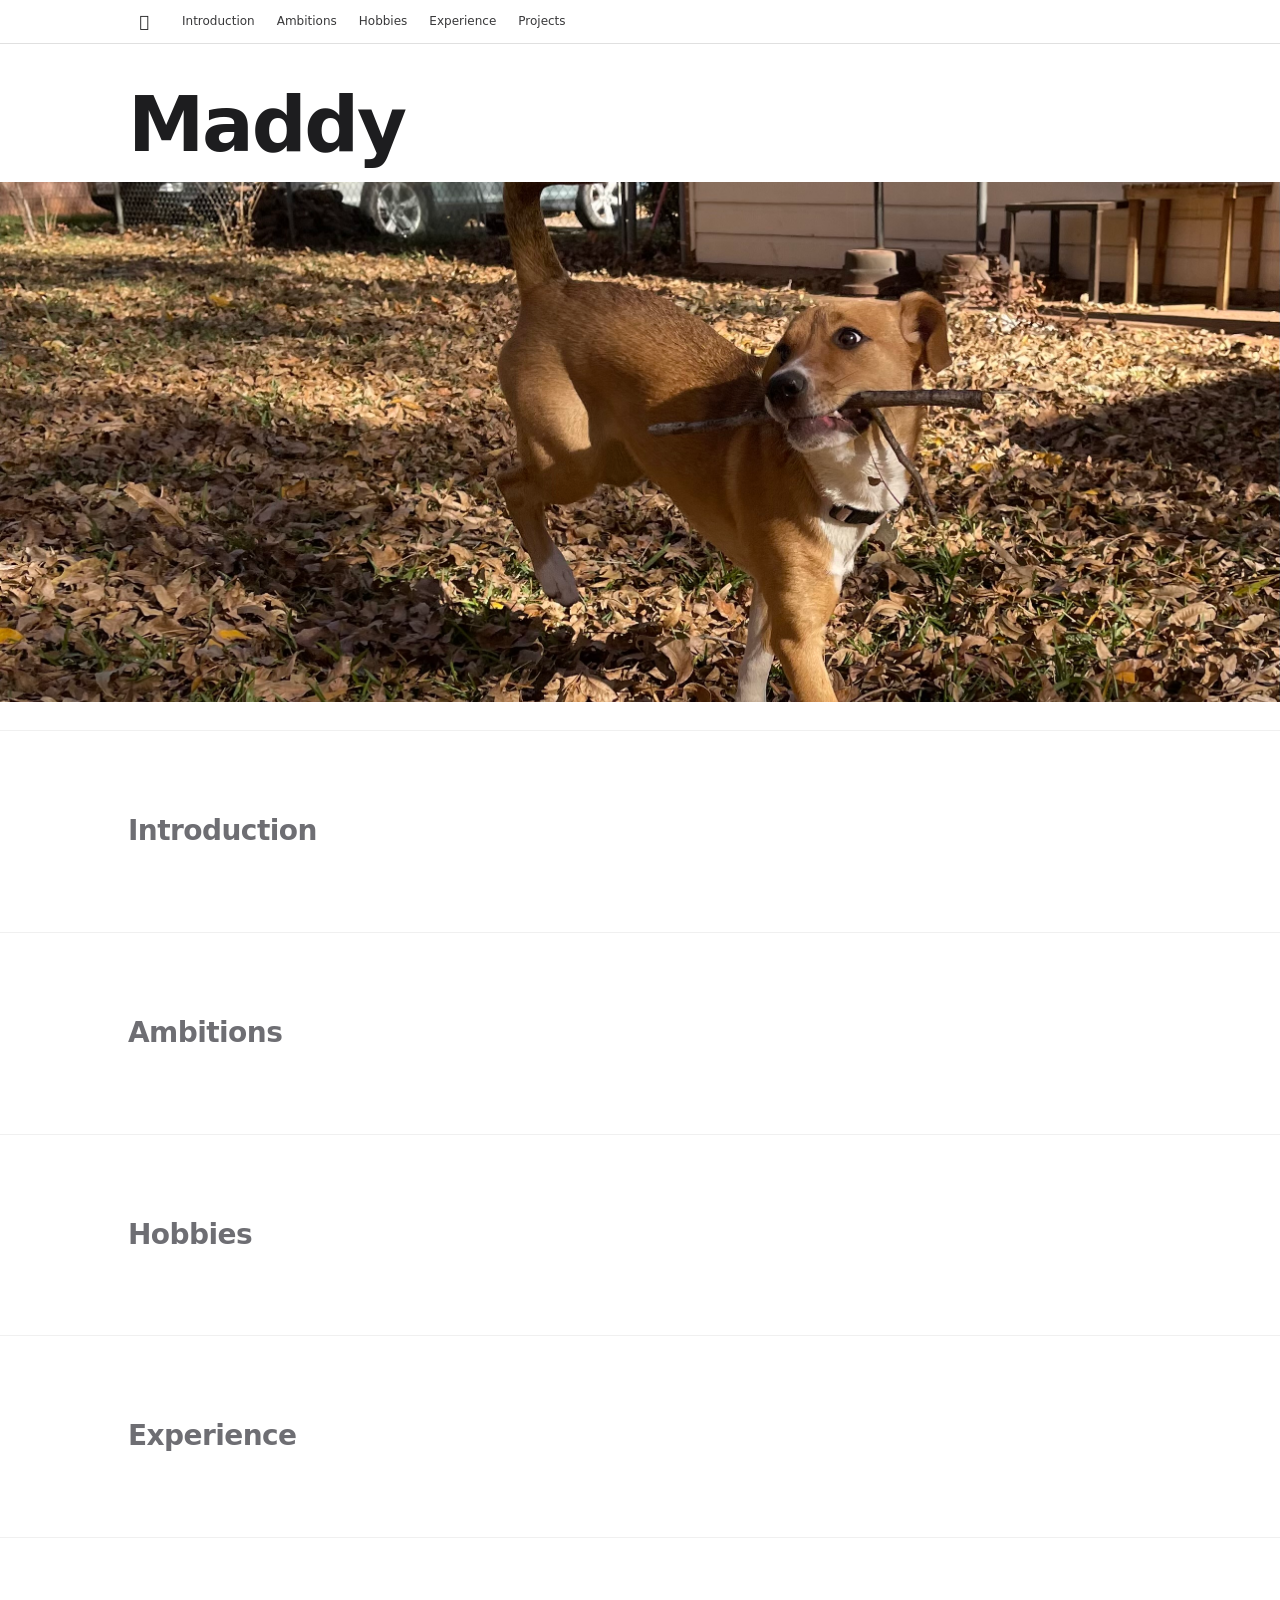
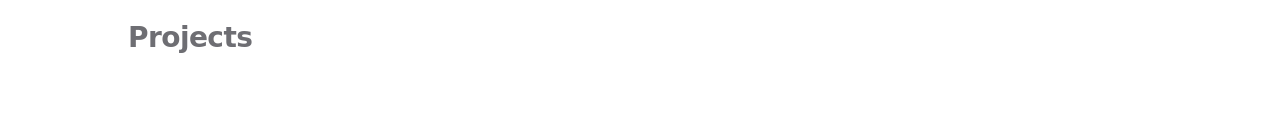
==== commit 2eded898: "Add files via upload" ====
--- a/index.html
+++ b/index.html
@@ -4,244 +4,49 @@
   <meta charset="utf-8" />
   <meta name="viewport" content="width=device-width,initial-scale=1" />
   <title>Maddy Beal</title>
-  <meta name="description" content="Maddy Beal — builder, teammate, and human outside of computer science." />
-  <meta name="color-scheme" content="light dark" />
   <link rel="stylesheet" href="styles.css" />
 </head>
 
 <body>
-  <header class="nav">
-    <a class="brand" href="#top" aria-label="Home">MB</a>
-    <nav class="links">
-      <a href="#about">About</a>
-      <a href="#values">Values</a>
-      <a href="#life">Life</a>
-      <a href="#tour">Highlights</a>
-      <a class="cta" href="#contact">Contact</a>
-    </nav>
+  <!-- Top Apple-like nav -->
+  <header class="globalnav" role="banner">
+    <div class="globalnav__inner">
+      <a class="globalnav__logo" href="#introduction" aria-label="Home">
+        
+      </a>
+
+      <nav class="globalnav__menu" aria-label="Primary navigation">
+        <a href="#introduction">Introduction</a>
+        <a href="#ambitions">Ambitions</a>
+        <a href="#hobbies">Hobbies</a>
+        <a href="#experience">Experience</a>
+        <a href="#projects">Projects</a>
+      </nav>
+    </div>
   </header>
 
-  <main id="top">
-    <section class="hero">
-      <div class="container">
-        <p class="eyebrow">Hi, I’m</p>
-        <h1 class="headline">Maddy Beal.</h1>
-        <p class="subhead">
-          A builder who cares about craft, people, and follow-through —
-          and who shows up the same way outside of work as I do inside it.
-        </p>
-
-        <div class="pillrow" role="list">
-          <span class="pill" role="listitem">Community</span>
-          <span class="pill" role="listitem">Leadership</span>
-          <span class="pill" role="listitem">Curiosity</span>
-          <span class="pill" role="listitem">Consistency</span>
-        </div>
-
-        <div class="actions">
-          <a class="button primary" href="#about">Get to know me</a>
-          <a class="button" href="#contact">Reach out</a>
-        </div>
+  <main>
+    <!-- Page title like "iPhone" -->
+    <section class="pagehead">
+      <div class="wrap">
+        <h1 class="pagetitle">Maddy</h1>
       </div>
     </section>
 
-    <section id="timeline" class="section alt">
-        <div class="container">
-            <div class="sectionHeader">
-            <h2>Get the highlights.</h2>
-            <p class="muted">A quick tour — the traits I’m proud to be consistent about.</p>
-            </div>
-
-            <div class="highlights">
-            <div class="highlightsNav" role="tablist" aria-label="Highlights">
-                <button class="hTab isActive" role="tab" aria-selected="true" aria-controls="hPanel" data-index="0">
-                Community builder
-                </button>
-                <button class="hTab" role="tab" aria-selected="false" aria-controls="hPanel" data-index="1">
-                Calm under pressure
-                </button>
-                <button class="hTab" role="tab" aria-selected="false" aria-controls="hPanel" data-index="2">
-                Friendly competitor
-                </button>
-                <button class="hTab" role="tab" aria-selected="false" aria-controls="hPanel" data-index="3">
-                High-ownership follow-through
-                </button>
-                <button class="hTab" role="tab" aria-selected="false" aria-controls="hPanel" data-index="4">
-                Always learning
-                </button>
-
-                <div class="hProgress" aria-hidden="true">
-                <div class="hProgressBar" id="hProgressBar"></div>
-                </div>
-            </div>
-
-            <div id="hPanel" class="highlightsPanel" role="tabpanel">
-                <div class="hMedia">
-                <img id="hImg" src="assets/highlight-1.jpeg" alt="Maddy volunteering / community moment" />
-                </div>
-                <div class="hCopy">
-                <p class="eyebrow" id="hEyebrow">Highlight</p>
-                <h3 id="hTitle">Community builder.</h3>
-                <p id="hText" class="muted">
-                    I care about making spaces where people feel seen and supported — and I’m comfortable taking the first step to make that happen.
-                </p>
-
-                <div class="hDots" role="list" aria-label="Highlight navigation">
-                    <button class="hDot isActive" aria-label="Go to highlight 1" data-index="0"></button>
-                    <button class="hDot" aria-label="Go to highlight 2" data-index="1"></button>
-                    <button class="hDot" aria-label="Go to highlight 3" data-index="2"></button>
-                    <button class="hDot" aria-label="Go to highlight 4" data-index="3"></button>
-                    <button class="hDot" aria-label="Go to highlight 5" data-index="4"></button>
-                </div>
-                </div>
-            </div>
-            </div>
-        </div>
-        </section>
-
-    <section id="about" class="section">
-      <div class="container">
-        <h2>About</h2>
-        <p class="lead">
-          I’m the kind of person who likes building things that feel thoughtful —
-          clear structure, clean details, and the “it just works” experience.
-        </p>
-        <div class="grid two">
-          <div class="card">
-            <h3>How I work</h3>
-            <p>
-              I communicate early, write things down, and reduce ambiguity.
-              I’m happiest when the team has a crisp plan and the space to execute.
-            </p>
-          </div>
-          <div class="card">
-            <h3>Who I am outside CS</h3>
-            <p>
-              I’m energized by people: community, games, learning new things,
-              and showing up for my friends and family.
-            </p>
-          </div>
-        </div>
-      </div>
+    <!-- Header image spanning the website -->
+    <section class="headerHero" aria-label="Header image">
+      <img
+        src="assets/header.jpeg"
+        alt="A header image representing Maddy"
+      />
     </section>
 
-    <section id="values" class="section alt">
-      <div class="container">
-        <h2>Values</h2>
-        <p class="muted">The traits I try to bring to every team and every room.</p>
-
-        <div class="grid three">
-          <div class="card">
-            <h3>Craft</h3>
-            <p>Details matter. I like polishing the last 10% until it feels effortless.</p>
-          </div>
-          <div class="card">
-            <h3>Empathy</h3>
-            <p>I try to understand the “why” behind people’s needs before proposing solutions.</p>
-          </div>
-          <div class="card">
-            <h3>Ownership</h3>
-            <p>I take responsibility for outcomes, not just tasks.</p>
-          </div>
-          <div class="card">
-            <h3>Clarity</h3>
-            <p>Good writing and simple structures make teams faster and calmer.</p>
-          </div>
-          <div class="card">
-            <h3>Momentum</h3>
-            <p>Small wins compound. I keep projects moving with lightweight check-ins.</p>
-          </div>
-          <div class="card">
-            <h3>Integrity</h3>
-            <p>I’m direct, kind, and consistent — especially when it’s uncomfortable.</p>
-          </div>
-        </div>
-      </div>
-    </section>
-
-    <section id="life" class="section">
-      <div class="container">
-        <h2>Life outside of work</h2>
-
-        <div class="grid two">
-          <div class="card">
-            <h3>What I’m into</h3>
-            <ul class="list">
-              <li>Board games, card games, puzzles</li>
-              <li>Concerts and live music</li>
-              <li>Friendly competition and learning new skills</li>
-              <li>Fitness goals and long walks/hikes</li>
-            </ul>
-          </div>
-
-          <div class="card">
-            <h3>What people get from me</h3>
-            <ul class="list">
-              <li>A teammate who follows through</li>
-              <li>Someone who makes plans feel doable</li>
-              <li>Calm energy under pressure</li>
-              <li>A bias toward action — without cutting corners</li>
-            </ul>
-          </div>
-        </div>
-      </div>
-    </section>
-
-    <section id="tour" class="section alt">
-      <div class="container">
-        <h2>Highlights</h2>
-        <p class="muted">A few moments that represent my trajectory and how I show up.</p>
-
-        <div class="timeline">
-          <div class="titem">
-            <div class="dot" aria-hidden="true"></div>
-            <div class="tcontent">
-              <h3>Apple internships</h3>
-              <p>Built strong habits around stakeholder communication, DRI alignment, and execution.</p>
-            </div>
-          </div>
-
-          <div class="titem">
-            <div class="dot" aria-hidden="true"></div>
-            <div class="tcontent">
-              <h3>Community leadership</h3>
-              <p>Organized and led initiatives that create belonging and momentum for others.</p>
-            </div>
-          </div>
-
-          <div class="titem">
-            <div class="dot" aria-hidden="true"></div>
-            <div class="tcontent">
-              <h3>Builder mindset</h3>
-              <p>I like shipping: starting small, iterating fast, and improving continuously.</p>
-            </div>
-          </div>
-        </div>
-      </div>
-    </section>
-
-    <section id="contact" class="section">
-      <div class="container">
-        <h2>Contact</h2>
-        <div class="card contact">
-          <p class="lead">If you want a candidate who’s high-ownership and detail-oriented, let’s talk.</p>
-          <div class="contactRow">
-            <a class="button primary" href="mailto:your.email@example.com">Email me</a>
-            <a class="button" href="https://www.linkedin.com/in/YOURHANDLE" target="_blank" rel="noreferrer">LinkedIn</a>
-            <a class="button" href="resume.pdf" target="_blank" rel="noreferrer">Resume (PDF)</a>
-          </div>
-          <p class="fineprint">Tip: keep this page simple. Let the writing do the work.</p>
-        </div>
-      </div>
-    </section>
-
-    <footer class="footer">
-      <div class="container">
-        <p>© <span id="year"></span> Maddy Beal</p>
-      </div>
-    </footer>
+    <!-- Placeholder sections so nav links work -->
+    <section id="introduction" class="section"><div class="wrap"><h2>Introduction</h2></div></section>
+    <section id="ambitions" class="section"><div class="wrap"><h2>Ambitions</h2></div></section>
+    <section id="hobbies" class="section"><div class="wrap"><h2>Hobbies</h2></div></section>
+    <section id="experience" class="section"><div class="wrap"><h2>Experience</h2></div></section>
+    <section id="projects" class="section"><div class="wrap"><h2>Projects</h2></div></section>
   </main>
-
-  <script src="script.js"></script>
 </body>
 </html>
--- a/styles.css
+++ b/styles.css
@@ -1,322 +1,110 @@
-/* Apple-ish defaults: system font, big type, lots of space, subtle materials */
 :root{
   --bg: #ffffff;
-  --text: #0b0b0f;
-  --muted: rgba(11,11,15,.68);
-  --hairline: rgba(11,11,15,.10);
-  --card: rgba(255,255,255,.72);
-  --cardBorder: rgba(11,11,15,.12);
-  --shadow: 0 10px 30px rgba(0,0,0,.08);
-  --radius: 20px;
-  --max: 1040px;
-  --accent: #0071e3; /* Apple-ish blue */
+  --text: #1d1d1f;
+  --muted: #6e6e73;
+  --hairline: rgba(0,0,0,.12);
+  --wrap: 1024px; /* Apple-ish content width */
 }
 
-@media (prefers-color-scheme: dark){
-  :root{
-    --bg: #000000;
-    --text: #f5f5f7;
-    --muted: rgba(245,245,247,.68);
-    --hairline: rgba(245,245,247,.12);
-    --card: rgba(20,20,22,.72);
-    --cardBorder: rgba(245,245,247,.14);
-    --shadow: 0 12px 34px rgba(0,0,0,.55);
-    --accent: #0a84ff;
-  }
+/* Base */
+*{ box-sizing: border-box; }
+html{ scroll-behavior: smooth; }
+body{
+  margin: 0;
+  background: var(--bg);
+  color: var(--text);
+  font-family: -apple-system, BlinkMacSystemFont, "SF Pro Text", "SF Pro Display",
+    system-ui, Segoe UI, Roboto, Helvetica, Arial, sans-serif;
+  line-height: 1.45;
+}
+a{ color: inherit; text-decoration: none; }
+a:hover{ opacity: .85; }
+
+.wrap{
+  width: min(var(--wrap), calc(100% - 48px));
+  margin: 0 auto;
 }
 
-*{box-sizing:border-box}
-html{scroll-behavior:smooth}
-body{
-  margin:0;
-  background:
-    radial-gradient(1200px 600px at 70% -10%, rgba(0,113,227,.12), transparent 55%),
-    radial-gradient(900px 520px at 10% 0%, rgba(120,120,255,.10), transparent 60%),
-    var(--bg);
-  color:var(--text);
-  font-family: -apple-system, BlinkMacSystemFont, "SF Pro Display", "SF Pro Text", system-ui, Segoe UI, Roboto, Helvetica, Arial, sans-serif;
-  line-height:1.45;
+/* Top nav like apple.com */
+.globalnav{
+  position: sticky;
+  top: 0;
+  z-index: 1000;
+  height: 44px;
+  border-bottom: 1px solid var(--hairline);
+  background: rgba(255,255,255,.72);
+  backdrop-filter: saturate(160%) blur(18px);
+  -webkit-backdrop-filter: saturate(160%) blur(18px);
 }
 
-a{color:inherit; text-decoration:none}
-a:hover{opacity:.92}
-
-.container{
-  width:min(var(--max), calc(100% - 40px));
-  margin:0 auto;
+.globalnav__inner{
+  width: min(var(--wrap), calc(100% - 24px));
+  height: 44px;
+  margin: 0 auto;
+  display: flex;
+  align-items: center;
+  gap: 22px;
 }
 
-.nav{
-  position:sticky; top:0; z-index:50;
-  backdrop-filter: saturate(160%) blur(18px);
-  -webkit-backdrop-filter: saturate(160%) blur(18px);
-  background: rgba(255,255,255,.70);
-  border-bottom: 1px solid var(--hairline);
-  display:flex; align-items:center; justify-content:space-between;
-  padding:14px 20px;
-}
-@media (prefers-color-scheme: dark){
-  .nav{ background: rgba(0,0,0,.62); }
+.globalnav__logo{
+  width: 32px;
+  height: 32px;
+  display: grid;
+  place-items: center;
+  border-radius: 10px;
+  font-size: 16px;
+  color: var(--text);
 }
 
-.brand{
-  width:36px; height:36px;
-  border-radius:12px;
-  display:grid; place-items:center;
-  border:1px solid var(--hairline);
-  font-weight:600;
-  letter-spacing:.02em;
+.globalnav__menu{
+  display: flex;
+  align-items: center;
+  gap: 22px;
+  flex-wrap: wrap;
 }
 
-.links{display:flex; gap:16px; align-items:center}
-.links a{font-size:14px; color:var(--muted)}
-.links a:hover{color:var(--text)}
-
-.cta{
-  padding:8px 12px;
-  border:1px solid var(--hairline);
-  border-radius:999px;
-  color:var(--text) !important;
-  background: rgba(255,255,255,.55);
-}
-@media (prefers-color-scheme: dark){
-  .cta{ background: rgba(20,20,22,.55); }
+.globalnav__menu a{
+  font-size: 12px;
+  color: var(--text);
+  opacity: .88;
 }
 
-.hero{
-  padding:86px 0 40px;
-}
-.eyebrow{
-  margin:0 0 10px;
-  color:var(--muted);
-  font-weight:500;
-  letter-spacing:.02em;
-}
-.headline{
-  margin:0;
-  font-size: clamp(44px, 6vw, 84px);
-  letter-spacing: -0.03em;
-  line-height:1.02;
-}
-.subhead{
-  margin:16px 0 0;
-  font-size: clamp(18px, 2vw, 22px);
-  color:var(--muted);
-  max-width: 62ch;
+/* Big page title like the “iPhone” headline */
+.pagehead{
+  padding: 42px 0 18px;
 }
 
-.pillrow{
-  display:flex; flex-wrap:wrap; gap:10px;
-  margin:22px 0 0;
-}
-.pill{
-  border:1px solid var(--hairline);
-  border-radius:999px;
-  padding:8px 12px;
-  font-size:14px;
-  color:var(--muted);
-  background: rgba(255,255,255,.55);
-}
-@media (prefers-color-scheme: dark){
-  .pill{ background: rgba(20,20,22,.55); }
+.pagetitle{
+  margin: 0;
+  font-size: clamp(48px, 6vw, 88px);
+  letter-spacing: -0.03em;
+  line-height: 1.02;
 }
 
-.actions{display:flex; gap:12px; margin-top:26px; flex-wrap:wrap}
-
-.button{
-  display:inline-flex; align-items:center; justify-content:center;
-  padding:12px 16px;
-  border-radius:999px;
-  border:1px solid var(--hairline);
-  background: rgba(255,255,255,.60);
-  font-weight:600;
-  font-size:14px;
-}
-@media (prefers-color-scheme: dark){
-  .button{ background: rgba(20,20,22,.60); }
-}
-.button.primary{
-  background: var(--accent);
-  border-color: transparent;
-  color: white;
-  box-shadow: 0 10px 24px rgba(0,113,227,.22);
+/* Your full-width header image */
+.headerHero{
+  width: 100%;
+  padding: 0 0 28px;
 }
 
-.section{padding:70px 0}
-.section.alt{
-  background: linear-gradient(to bottom, transparent, rgba(127,127,127,.06), transparent);
-  border-top: 1px solid var(--hairline);
-  border-bottom: 1px solid var(--hairline);
+.headerHero img{
+  width: 100%;
+  height: clamp(240px, 42vw, 520px);
+  object-fit: cover;
+  display: block;
+  /* Apple uses clean edges; if you want it card-like, add border-radius */
+  /* border-radius: 28px; */
 }
 
-h2{
-  margin:0 0 12px;
-  font-size: clamp(26px, 3vw, 34px);
-  letter-spacing:-0.02em;
-}
-.lead{font-size:18px; max-width:75ch}
-.muted{color:var(--muted); margin-top:0}
-
-.grid{display:grid; gap:16px; margin-top:18px}
-.grid.two{grid-template-columns: repeat(2, minmax(0,1fr))}
-.grid.three{grid-template-columns: repeat(3, minmax(0,1fr))}
-@media (max-width: 860px){
-  .grid.two, .grid.three{grid-template-columns:1fr}
-  .links{gap:12px}
+/* Placeholder sections (so you can see scroll points) */
+.section{
+  padding: 80px 0;
+  border-top: 1px solid rgba(0,0,0,.06);
 }
 
-.card{
-  border-radius: var(--radius);
-  border: 1px solid var(--cardBorder);
-  background: var(--card);
-  box-shadow: var(--shadow);
-  padding:18px 18px;
-  backdrop-filter: saturate(150%) blur(14px);
-  -webkit-backdrop-filter: saturate(150%) blur(14px);
-}
-
-.card h3{
-  margin:0 0 8px;
-  font-size:16px;
-  letter-spacing:-0.01em;
-}
-.card p{margin:0; color:var(--muted)}
-
-.list{
-  margin:0; padding-left:18px; color:var(--muted);
-}
-.list li{margin:8px 0}
-
-.timeline{margin-top:22px; display:grid; gap:14px}
-.titem{display:grid; grid-template-columns: 16px 1fr; gap:14px; align-items:flex-start}
-.dot{
-  margin-top:6px;
-  width:10px; height:10px;
-  border-radius:999px;
-  background: var(--accent);
-  box-shadow: 0 0 0 6px rgba(0,113,227,.14);
-}
-@media (prefers-color-scheme: dark){
-  .dot{ box-shadow: 0 0 0 6px rgba(10,132,255,.16); }
-}
-.tcontent h3{margin:0 0 6px}
-.tcontent p{margin:0; color:var(--muted)}
-
-.contact .contactRow{display:flex; gap:12px; flex-wrap:wrap; margin-top:14px}
-.fineprint{margin-top:14px; color:var(--muted); font-size:12px}
-
-.footer{
-  padding:28px 0 44px;
-  color:var(--muted);
-  border-top:1px solid var(--hairline);
-}
-
-.sectionHeader { display:flex; flex-direction:column; gap:6px; }
-
-.highlights{
-  margin-top: 18px;
-  display:grid;
-  grid-template-columns: 320px 1fr;
-  gap: 18px;
-  align-items: stretch;
-}
-
-.highlightsNav{
-  border-radius: var(--radius);
-  border: 1px solid var(--cardBorder);
-  background: var(--card);
-  box-shadow: var(--shadow);
-  padding: 10px;
-  backdrop-filter: saturate(150%) blur(14px);
-  -webkit-backdrop-filter: saturate(150%) blur(14px);
-  position: sticky;
-  top: 76px; /* sits nicely under your sticky nav */
-  height: fit-content;
-}
-
-.hTab{
-  width:100%;
-  text-align:left;
-  padding: 12px 12px;
-  border-radius: 14px;
-  border: 1px solid transparent;
-  background: transparent;
+.section h2{
+  margin: 0;
+  font-size: 28px;
+  letter-spacing: -0.02em;
   color: var(--muted);
-  font-weight: 600;
-  font-size: 14px;
-  cursor: pointer;
-}
-.hTab:hover{ color: var(--text); background: rgba(127,127,127,.08); }
-.hTab.isActive{
-  color: var(--text);
-  background: rgba(127,127,127,.10);
-  border-color: var(--hairline);
-}
-
-.hProgress{
-  margin-top: 10px;
-  height: 3px;
-  border-radius: 999px;
-  background: rgba(127,127,127,.18);
-  overflow:hidden;
-}
-.hProgressBar{
-  height:100%;
-  width:0%;
-  background: var(--accent);
-  border-radius: 999px;
-  transition: width 0.15s linear;
-}
-
-.highlightsPanel{
-  border-radius: var(--radius);
-  border: 1px solid var(--cardBorder);
-  background: var(--card);
-  box-shadow: var(--shadow);
-  overflow:hidden;
-  display:grid;
-  grid-template-columns: 1.2fr .8fr;
-  min-height: 420px;
-}
-
-.hMedia{ background: rgba(127,127,127,.08); }
-.hMedia img{
-  width:100%;
-  height:100%;
-  object-fit: cover;
-  display:block;
-}
-
-.hCopy{
-  padding: 18px;
-  display:flex;
-  flex-direction:column;
-  gap: 10px;
-  justify-content:center;
-}
-
-.hCopy h3{
-  margin: 0;
-  font-size: clamp(20px, 2.2vw, 28px);
-  letter-spacing: -0.02em;
-}
-
-.hDots{ display:flex; gap:8px; margin-top: 6px; }
-.hDot{
-  width: 10px; height: 10px;
-  border-radius: 999px;
-  border: 1px solid var(--hairline);
-  background: transparent;
-  cursor:pointer;
-}
-.hDot.isActive{
-  background: var(--accent);
-  border-color: transparent;
-}
-
-@media (max-width: 920px){
-  .highlights{ grid-template-columns: 1fr; }
-  .highlightsNav{ position: relative; top: 0; }
-  .highlightsPanel{ grid-template-columns: 1fr; }
-  .hMedia{ height: 320px; }
 }
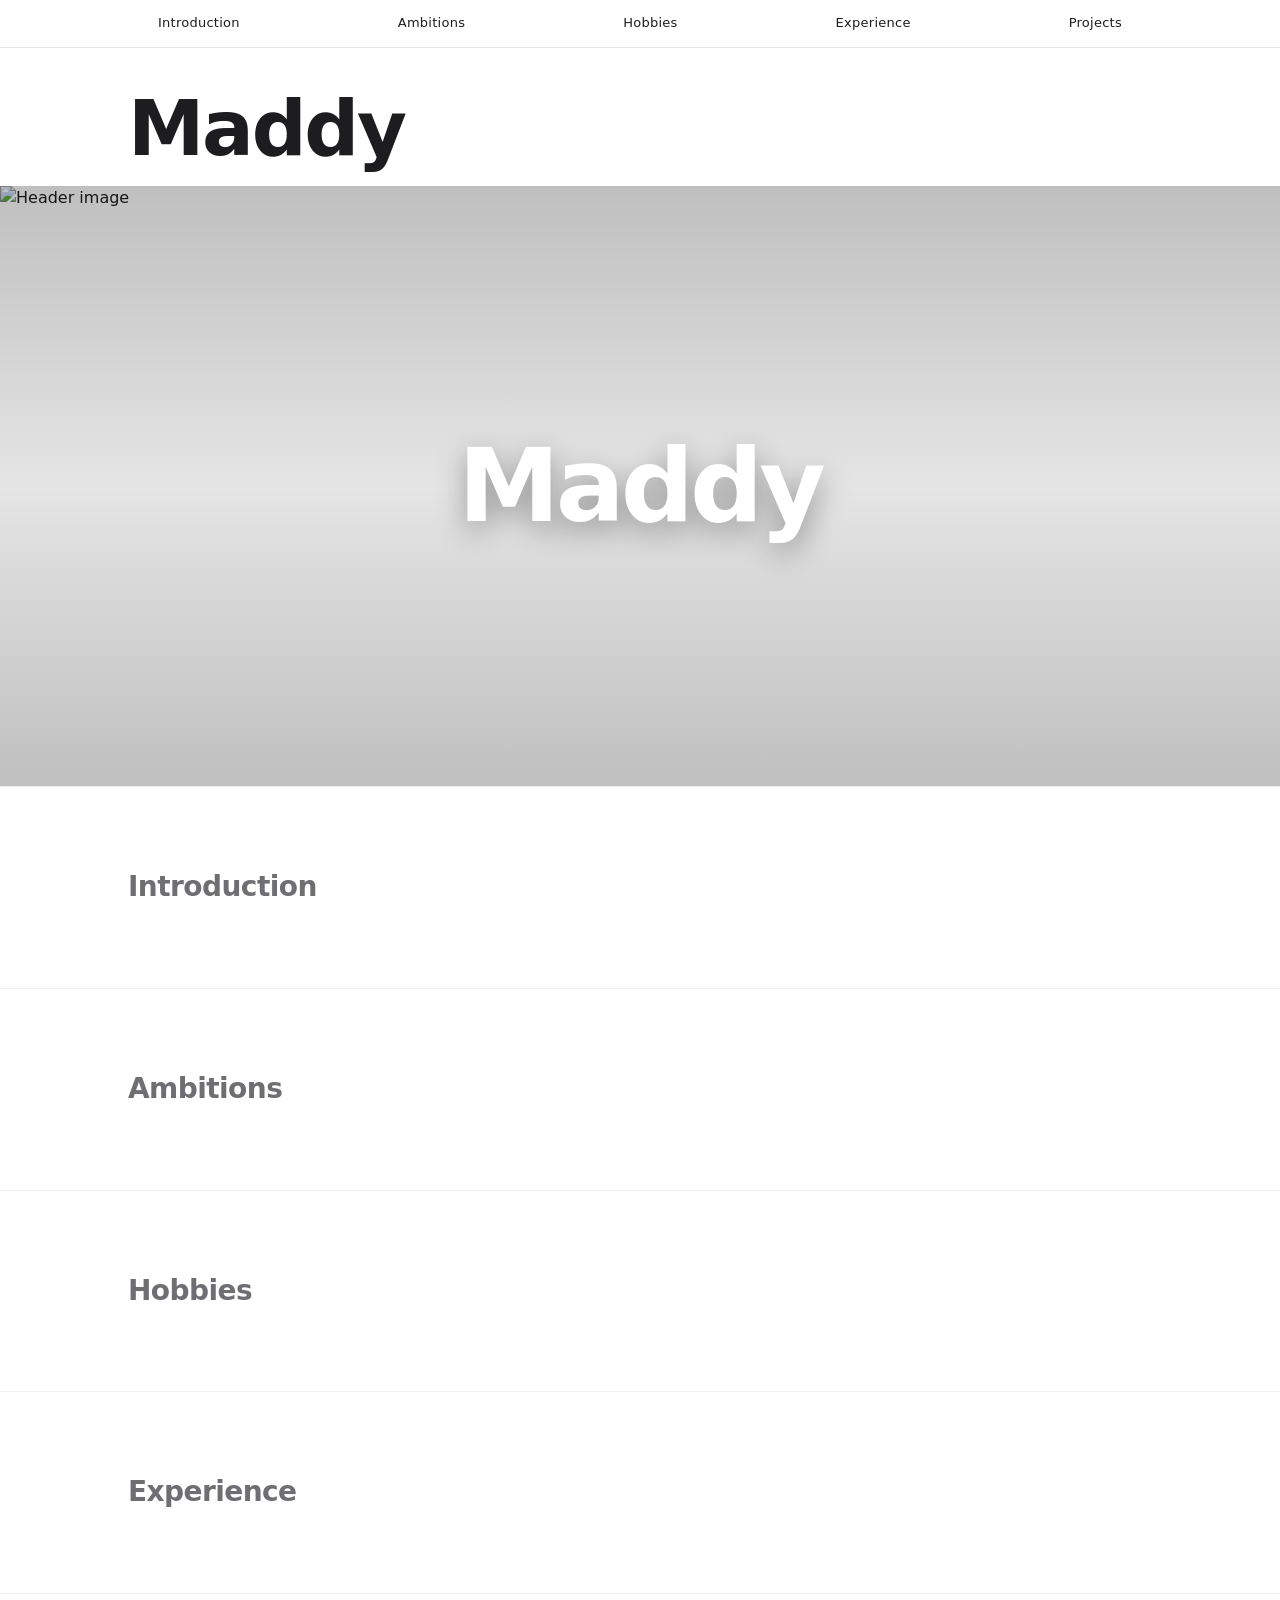
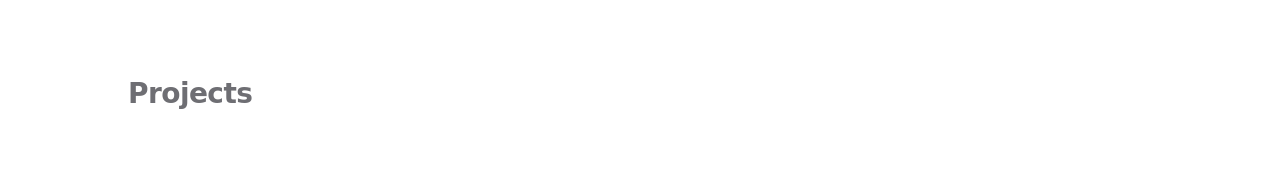
==== commit 1fdd20f6: "Add files via upload" ====
--- a/index.html
+++ b/index.html
@@ -9,20 +9,14 @@
 
 <body>
   <!-- Top Apple-like nav -->
-  <header class="globalnav" role="banner">
-    <div class="globalnav__inner">
-      <a class="globalnav__logo" href="#introduction" aria-label="Home">
-        
-      </a>
-
-      <nav class="globalnav__menu" aria-label="Primary navigation">
+  <header class="globalnav">
+    <nav class="globalnav__menu">
         <a href="#introduction">Introduction</a>
         <a href="#ambitions">Ambitions</a>
         <a href="#hobbies">Hobbies</a>
         <a href="#experience">Experience</a>
         <a href="#projects">Projects</a>
-      </nav>
-    </div>
+    </nav>
   </header>
 
   <main>
@@ -34,11 +28,12 @@
     </section>
 
     <!-- Header image spanning the website -->
-    <section class="headerHero" aria-label="Header image">
-      <img
-        src="assets/header.jpeg"
-        alt="A header image representing Maddy"
-      />
+    <section class="headerHero">
+        <img src="assets/header.jpg" alt="Header image" />
+
+        <div class="heroOverlay">
+            <h1>Maddy</h1>
+        </div>
     </section>
 
     <!-- Placeholder sections so nav links work -->
--- a/styles.css
+++ b/styles.css
@@ -25,48 +25,31 @@
   margin: 0 auto;
 }
 
-/* Top nav like apple.com */
 .globalnav{
   position: sticky;
   top: 0;
   z-index: 1000;
-  height: 44px;
-  border-bottom: 1px solid var(--hairline);
-  background: rgba(255,255,255,.72);
-  backdrop-filter: saturate(160%) blur(18px);
-  -webkit-backdrop-filter: saturate(160%) blur(18px);
-}
-
-.globalnav__inner{
-  width: min(var(--wrap), calc(100% - 24px));
-  height: 44px;
-  margin: 0 auto;
+  height: 48px;
+  border-bottom: 1px solid rgba(0,0,0,.1);
+  background: rgba(255,255,255,.75);
+  backdrop-filter: blur(18px) saturate(160%);
+  -webkit-backdrop-filter: blur(18px) saturate(160%);
   display: flex;
   align-items: center;
-  gap: 22px;
-}
-
-.globalnav__logo{
-  width: 32px;
-  height: 32px;
-  display: grid;
-  place-items: center;
-  border-radius: 10px;
-  font-size: 16px;
-  color: var(--text);
 }
 
 .globalnav__menu{
+  width: 100%;
   display: flex;
+  justify-content: space-evenly; /* THIS makes it evenly spaced */
   align-items: center;
-  gap: 22px;
-  flex-wrap: wrap;
 }
 
 .globalnav__menu a{
-  font-size: 12px;
-  color: var(--text);
-  opacity: .88;
+  font-size: 13px;
+  font-weight: 500;
+  color: #1d1d1f;
+  letter-spacing: .02em;
 }
 
 /* Big page title like the “iPhone” headline */
@@ -83,17 +66,40 @@
 
 /* Your full-width header image */
 .headerHero{
+  position: relative;
   width: 100%;
-  padding: 0 0 28px;
+  height: clamp(320px, 50vw, 600px);
+  overflow: hidden;
 }
 
 .headerHero img{
   width: 100%;
-  height: clamp(240px, 42vw, 520px);
+  height: 100%;
   object-fit: cover;
   display: block;
-  /* Apple uses clean edges; if you want it card-like, add border-radius */
-  /* border-radius: 28px; */
+}
+
+/* Overlay */
+.heroOverlay{
+  position: absolute;
+  inset: 0;
+  display: flex;
+  align-items: center;
+  justify-content: center;
+  background: linear-gradient(to bottom,
+    rgba(0,0,0,.25),
+    rgba(0,0,0,.1),
+    rgba(0,0,0,.25)
+  );
+}
+
+.heroOverlay h1{
+  font-size: clamp(60px, 8vw, 120px);
+  font-weight: 700;
+  letter-spacing: -0.04em;
+  color: white;
+  text-shadow: 0 10px 30px rgba(0,0,0,.35);
+  margin: 0;
 }
 
 /* Placeholder sections (so you can see scroll points) */
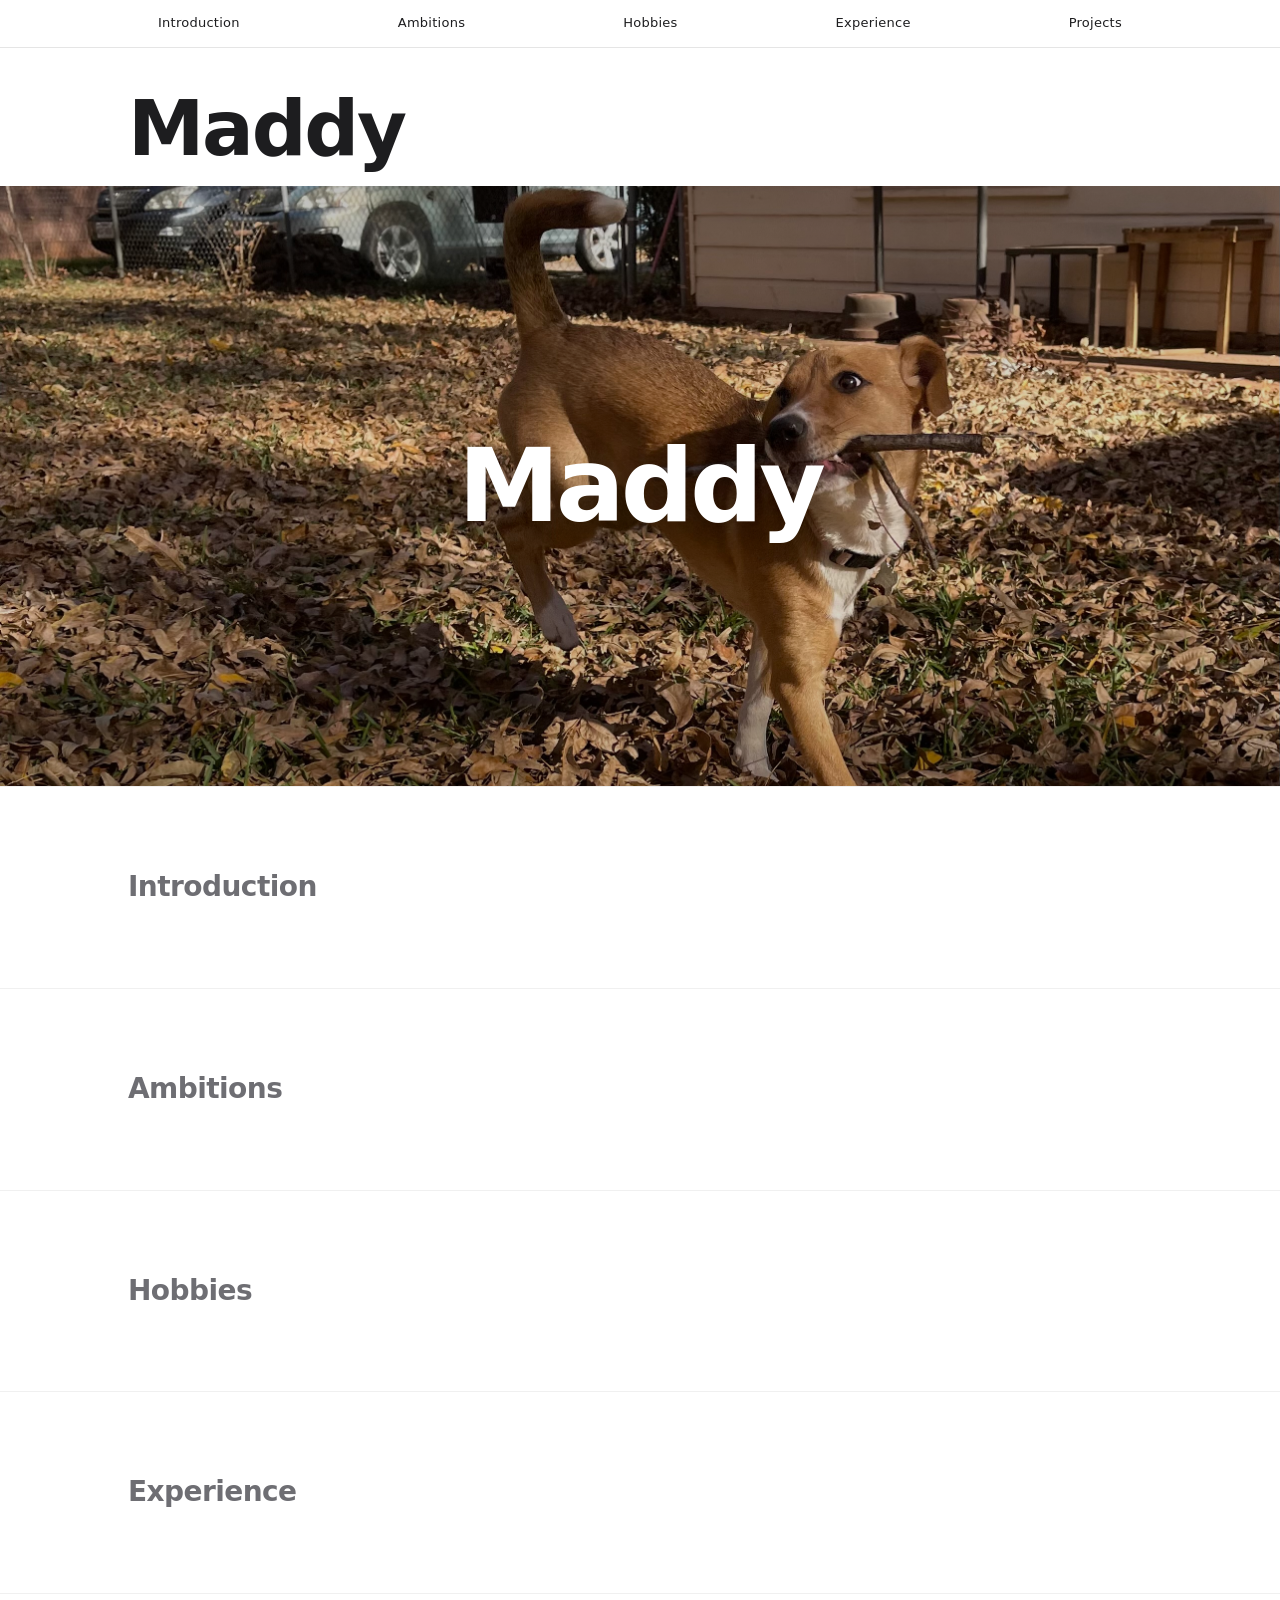
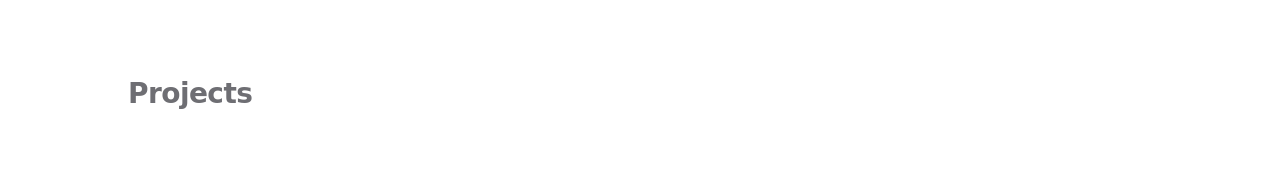
==== commit 2d6c0044: "Add files via upload" ====
--- a/index.html
+++ b/index.html
@@ -29,7 +29,7 @@
 
     <!-- Header image spanning the website -->
     <section class="headerHero">
-        <img src="assets/header.jpg" alt="Header image" />
+        <img src="assets/header.jpeg" alt="Header image" />
 
         <div class="heroOverlay">
             <h1>Maddy</h1>
